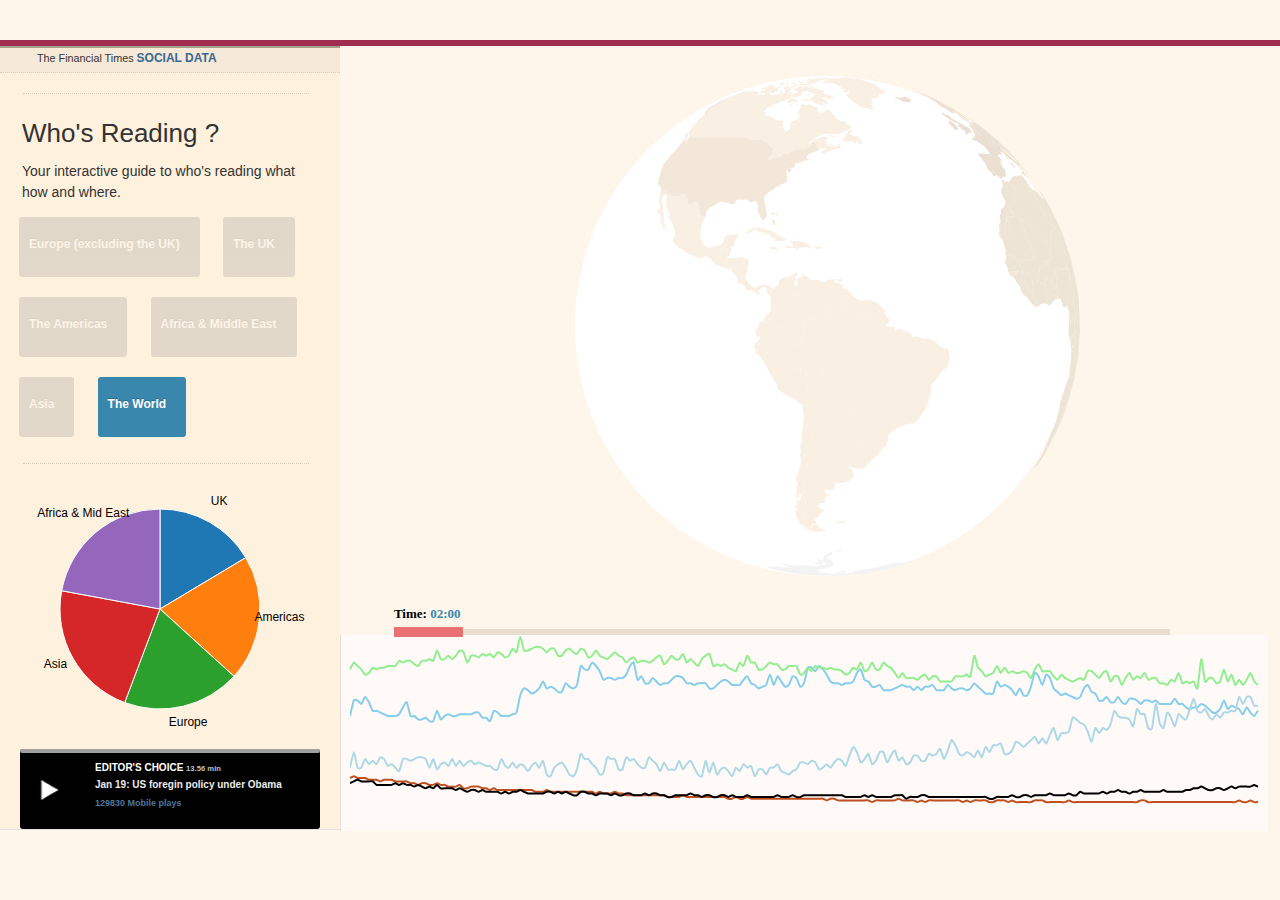
==== index.html @ 2928a469 "new design tweaks changes" ====
<!DOCTYPE html>
<html>
  <head>
    <title>BattenHall</title>
    <meta http-equiv="Content-Type" content="text/html; charset=UTF-8">

    <!--    Required Stylesheet     -->
    <link rel="stylesheet" type="text/css" href="assets/bootstrap/css/bootstrap.css"/>
    <link rel="stylesheet" type="text/css" href="assets/bootstrap/css/bootstrap-responsive.css"/>
    <link rel="stylesheet" type="text/css" href="assets/css/template.css"/>
    <link rel="stylesheet" type="text/css" href="assets/css/jquery_ui.css"/>
    <!--    Required Javascript Libraries   -->
    <script type="text/javascript" src="assets/lib/jquery-1.9.1.js"></script>
    <script type="text/javascript" src="assets/lib/jquery_ui.js"></script>
    <script type="text/javascript" src="assets/lib/d3.v3.min.js"></script>
    <script type="text/javascript" src="assets/lib/queue.v1.min.js"></script>
    <script src="http://d3js.org/d3.geo.projection.v0.min.js"></script>
    <script type="text/javascript" src="assets/lib/topojson.v1.min.js"></script>
    <script type="text/javascript" src="assets/blockUI/jquery.blockUI.js"></script>


    <link rel="stylesheet" type="text/css" media="all" href="assets/audioPlay/css/styles.css">
    <!--<script type="text/javascript" src="assets/audioPlay/js/jquery-1.10.2.min.js"></script>-->
    <script type="text/javascript" src="assets/audioPlay/js/mediaelement-and-player.min.js"></script>
    <link href="assets/src/nv.d3.css" rel="stylesheet" type="text/css">
    <!--    <script src="assets/lib/d3.v3.js"></script>-->
    <script src="assets/lib/nv.d3.js"></script>
    <script src="assets/src/models/legend.js"></script>
    <script src="assets/src/models/pie.js"></script>
    <script src="assets/src/models/pieChart.js"></script>
    <script src="assets/src/utils.js"></script>

    <link type="text/css" rel="stylesheet" href="assets/css/rickshaw.css">
    <script src="assets/lib/rickshaw.js"></script>

    <script src="assets/lib/d3.geo.js"></script>
    <script>
      $(function() {
        $('#audio-player').mediaelementplayer({
          alwaysShowControls: true,
          features: ['playpause', 'progress', 'volume'],
          audioVolume: 'horizontal',
          audioWidth: 300,
          audioHeight: 70,
          iPadUseNativeControls: true,
          iPhoneUseNativeControls: true,
          AndroidUseNativeControls: true
        });
      });
    </script>

  </head>
  <body>
    <div class="container" style="width:100%;">
      <div class="padding-top-bottom-40">
          <hr style="margin-top: 0px !important; margin-bottom: 0px !important; background-color: rgb(160, 44, 81) !important; border-style: none !important; height: 6px;width:100% !important;margin: 0px !important;">
        <div class="detail-content">
          <div class="financial_time_heading">
            <p>The Financial Times <strong class="text-upper-case">social data</strong></p>
            
          </div>
            <hr />
          <div>
            <p class="title">Who's Reading ?</p>
          </div>

          <p class="subtitle">Your interactive guide to who's reading what how and where.</p>
          
          <p class="continent_p">
            <span class="label" id="europe">Europe (excluding the UK)</span>
            <span class="label" id="uk">The UK</span>
          </p>
          <p class="continent_p">
            <span class="label" id="us">The Americas</span>
            <span class="label" id="africa">Africa & Middle East</span>
          </p>
          <p class="continent_p">
            <span class="label" id="asia">Asia</span>
            <span class="label label-info" id="world">The World</span>
          </p>
          <hr/>
          <svg id="test1" class="mypiechart"></svg>
          <div class="row-fluid">
            <div class="audio-player">
              <h2>EDITOR'S CHOICE <span class='audio_time'>13.56 min </span></h2>
              <p class='audio_spec'>Jan 19: US foregin policy under Obama</p>
              <p class='audio_detail'>129830 Mobile plays</p>
              <audio id="audio-player" src="assets/audioPlay/media/evidence-song.mp3" type="audio/mp3" controls="controls"></audio>
            </div><!-- @end .audio-player -->
          </div>
          
        </div>

        <!--    World Map on Globe Wrapper  -->
        <!--                    <div><label for="animate">animate:</label> --->
        <!--<input id="animate" type="checkbox" checked>-->

        <!--<h1 class="location-name"></h1>-->
        <div class="container_Right">
          <div class="world-map-wrapper">


          </div>
            <p>
<!--<label for="amount">Price range:</label>-->

<input type="hidden" id="range_start" value="0">
<input type="hidden" id="range_end" value="4">
</p>
<div id="slider" style="">
    <label id="amount"  style="position:relative;left:0.4%;font-size: 13px;width:9%;border:0 solid #FEF1DE; font-weight:bold;margin-left:0.5%;"></label>
<div id="slider-range" style="margin-left: 13px;height:6px;"></div>
</div>
          <div id="lineChart" style=""></div>
        </div>
      </div>
    </div>

    <!--    Page specific javascript    -->
    <!--<script src="assets/lib/d3.geo.projection.v0.min.js"></script>-->
    <script type="text/javascript" src="assets/js/index.js"></script>
    <script>

    </script>
  </body>
</html>
---- assets/css/template.css ----
/* 
    Document   : template
    Created on : Jan 6, 2014, 11:08:16 AM
    Author     : Maninder
    Description:
        Purpose of the stylesheet follows.
*/
body {
    margin:0px;
    // background: #000000;
    font-family:"Times New Roman", Times, serif;
}
.container{
    width: 1100px;
    // background: #FEF1DE;
    background: #FEF6EB;
    //background:#ffffff;
}
.world-map-wrapper svg
{
    // background:#ffffff;
    //position: relative;
    //right: 10%;
}
svg circle
{
    background:#ffffff !important;
    fill:#ffffff !important;
}
.detail-content{
    // margin: 100px 0 100px 60px;
    //  border-right: 1px solid #e2e2e2;
    border-bottom: 1px solid #e2e2e2;
    width: 340px;
    // padding-left: 30px;
    float:left;
    background: #FEF1DE;
    //padding-left: 5px;
}

.container_Right{
    //width: 765px;
    width: 70%;
    float:left;
    padding-top:30px; 
}
.time_label
{
    color:black !important;
}
#amount
{
    color:#3A87AD;
    font-weight: bold;
}
#slider
{
     padding-left: 50px !important;
    width: 85% !important;
    padding-right: 22px !important;
}
.ui-slider .ui-slider-handle{
    height:10px !important;
}
.ui-slider-handle{
    background:#e97174 !important;
    width:9% !important;
    margin-top:-2px !important;
}
.world-map-wrapper{
    /*margin-top: 80px;*/
    width: 100%;
    height:520px;
    //float: left;
}

#lineChart{
    width: 100%;
}
.financial_time_heading{
    height:20px;
    background: #E1E1BD;
    border-top: 2px solid #A4A48A;
    font-size: 8px;
    padding:2px 0 2px 15px;
    margin-bottom:10px;
    background: #f6e9d8;
    border-bottom: dotted 1px #DACDBA;
}

.row-fluid
{
    display:block;
    margin-top: -65px;
}
.financial_time_heading .h3 {
    background: #e9decf;
    padding: 10px;
    text-transform: uppercase;
    color: #434343;
    font-size: 12px;
    line-height: 16px;
    font-weight: bold;
    font-style: normal;
    font-family: BentonSans, Helvetica, Arial, sans-serif;
}
strong.text-upper-case{
    text-transform: uppercase;
    color: #386890;
    font-size: 12px;
}
.mypiechart{
    display: block;
    margin-top: -30px;
}
p.title{
    font-size: 26px; 
}
span.label{
   // padding: 10px 18px;
   padding:20px 20px 10px 10px;
    //margin-right: 5px;
    margin: 6px 9px;
    //background-color:#E1E1BD; 
    opacity: 0.28;
    //new css
    // border-radius: 3px;
    font-family: BentonSans, Helvetica, Arial, sans-serif;
    font-size: 12px;
    // border: 1px solid #2e6e9e;
    //background: #2e6e9e;
    text-align: center;
    color: white;
    //text-align: center;
  //margin: 5px auto;
  height: 30px;
  //display:table-cell;
  //vertical-align:middle;
  //float: left;
  

}
span.label-info
{
    opacity: 1 !important;
}
span.label:hover{
    cursor: pointer;
}
p
{
    padding-left:22px;
    margin-bottom: 8px !important;
}
p span
{
    display: block;
    // height : 22px;
}
/*
================================================================================
----------------------------  CSS FOR WORLD TOUR GRAPH -------------------------
================================================================================
*/

/*h1 {
  position: absolute;
  top: 280px;
  font-family: "Helvetica Neue", Helvetica, Arial, sans-serif;
  font-size: 18px;
  text-align: center;
  width: 960px;
}*/
.padding-top-bottom-40{
    margin: 40px 0;
    border: 0px solid;
}
.margin-left-40{
    margin-left: 40px;
}

.continent_p{
    padding-left:10px;
}

p.subtitle{
    font-size: 14px;
    width:283px;
}

.states {
    fill: none;
    stroke: #fff;
    stroke-linejoin: round;
}

/*
================================================================================
--------------------    CSS FOR EUROPE MAP  ------------------------------------
================================================================================
*/
/*body {
  background: #fcfcfa;
}*/

.stroke {
    fill: none;
    stroke: #000;
    stroke-width: 3px;
}

.fill {
    fill: #fff;
}

.graticule {
    fill: none;
    stroke: #777;
    stroke-width: .5px;
    stroke-opacity: .5
}

.land {
    fill: #222;
}

.boundary {
    fill: none;
    stroke: #fff;
    stroke-width: .5px;
}


/*
================================================================================
--------------------    CSS FOR PAGE STYLE  ------------------------------------
================================================================================
*/

.subunit.SCT { fill: #ddc; }
.subunit.WLS { fill: #cdd; }
.subunit.NIR { fill: #cdc; }
.subunit.ENG { fill: #dcd; }
.subunit.IRL { display: none; }
// h3{margin-top: 200px;}

svg {
    /*                width:  960px;
                    height: 800px;*/
    width: 750px;
    padding-left:10px;
    pointer-events: all;
    padding-bottom: 20px;
}
circle {
    fill: #dbe4f0;
}

path {
    /*fill: #aaa;*/
    /*stroke: #fff;*/
}
.tip { color: #999; }
.color_1{
    //fill: #E6E6FA;
    fill:#f3f3f3;
}
.color_2:hover
{
    fill:#fdd1a7;
}
.color_2{
    // fill: #663333;
    fill:#f3e7da;
    border:1px solid #F3E6D6;
}
.color_3{
    fill: #FFCC99;
}
.color_4{
    fill: #FFFACD;

}
.color_5{
    fill: #E6E6FA;
}



/* new css  */

/*  Text Styling  */

h1, h2, h3 {
    font-family: Georgia, "Times New Roman", serif;
}

h1 {
    font-size: 32px;
    line-height: 36px;
    color: black;
}

h2 {
    font-size: 21px;
    line-height: 26px;
    color: #505050;
}

p {
    font-family: BentonSans, Helvetica, Arial, sans-serif;
    font-size: 13px;
    line-height: 18px;
}

a, a:active {
    color: #2e6e9e;
    text-decoration: none;
}

a:visited {
    text-decoration: none;
    color: white;
}

body {
    // background: #fff1e0;
    background: #FEF6EB;
}



//


#lineChart .x_label .right
{
    display: none !important;
}

#lineChart svg
{
    background-color: #FFFAF7;
}
hr
{
    border-style: dotted !important;
    border-color: #DACDBA !important;
    border-top:none !important;
    margin-left:23px;
    width: 84%;
}
// player related CSS
.audio-player h2
{
   // text-shadow: 1px 1px 1px rgba(255, 255, 255, 0.7) !important;
}
.audio_time
{
    //text-shadow: 1px 1px 1px rgba(255, 255, 255, 0.3) !important;
}
.audio_spec
{
    
}
.audio_detail
{
    
}
//
---- assets/audioPlay/css/styles.css ----
/*html, body, div, span, applet, object, iframe, h1, h2, h3, h4, h5, h6, p, blockquote, pre, a, abbr, acronym, address, big, cite, code, del, dfn, em, img, ins, kbd, q, s, samp, small, strike, strong, sub, sup, tt, var, b, u, i, center, dl, dt, dd, ol, ul, li, fieldset, form, label, legend, table, caption, tbody, tfoot, thead, tr, th, td, article, aside, canvas, details, embed, figure, figcaption, footer, header, hgroup, menu, nav, output, ruby, section, summary, time, mark, audio, video {
  margin: 0;
  padding: 0;
  border: 0;
  font-size: 100%;
  font: inherit;
  vertical-align: baseline;
  outline: none;
  -webkit-font-smoothing: antialiased;
  -webkit-text-size-adjust: 100%;
  -ms-text-size-adjust: 100%;
  -webkit-box-sizing: border-box;
  -moz-box-sizing: border-box;
  box-sizing: border-box;
}
html { overflow-y: scroll; }
body { 
  background: #f0f0f0; 
  font-family: 'Helvetica Neue', Helvetica, Arial, sans-serif;
  color: #313131;
  font-size: 62.5%; 
  line-height: 1; 
}*/

::selection { background: #a4dcec; }
::-moz-selection { background: #a4dcec; }
::-webkit-selection { background: #a4dcec; }

::-webkit-input-placeholder { /* WebKit browsers */
  color: #ccc;
  font-style: italic;
}
:-moz-placeholder { /* Mozilla Firefox 4 to 18 */
  color: #ccc;
  font-style: italic;
}
::-moz-placeholder { /* Mozilla Firefox 19+ */
  color: #ccc;
  font-style: italic;
}
:-ms-input-placeholder { /* Internet Explorer 10+ */
  color: #ccc !important;
  font-style: italic;  
}

br { display: block; line-height: 2.2em; } 

article, aside, details, figcaption, figure, footer, header, hgroup, menu, nav, section { display: block; }
ol, ul { list-style: none; }

input, textarea { 
  -webkit-font-smoothing: antialiased;
  -webkit-text-size-adjust: 100%;
  -ms-text-size-adjust: 100%;
  -webkit-box-sizing: border-box;
  -moz-box-sizing: border-box;
  box-sizing: border-box;
  outline: none; 
}

blockquote, q { quotes: none; }
blockquote:before, blockquote:after, q:before, q:after { content: ''; content: none; }
strong { font-weight: bold; } 

table { border-collapse: collapse; border-spacing: 0; }
img { border: 0; max-width: 100%; }

#topbar {
  background: #4f4a41;
  padding: 10px 0 10px 0;
  text-align: center;
  height: 36px;
  overflow: hidden;
}
#topbar a {
  color: #fff;
  font-size:1.3em;
  line-height: 1.25em;
  text-decoration: none;
  opacity: 0.5;
  font-weight: bold;
}
#topbar a:hover {
  opacity: 1;
}

/** typography **/
h1 {
  font-family: 'Helvetica Neue', Helvetica, Arial, sans-serif;
  font-size: 2.5em;
  line-height: 1.5em;
  letter-spacing: -0.05em;
  margin-bottom: 20px;
  padding: .1em 0;
  color: #444;
	position: relative;
	overflow: hidden;
	white-space: nowrap;
	text-align: center;
}
h1:before,
h1:after {
  content: "";
  position: relative;
  display: inline-block;
  width: 50%;
  height: 1px;
  vertical-align: middle;
  background: #f0f0f0;
}
h1:before {    
  left: -.5em;
  margin: 0 0 0 -50%;
}
h1:after {    
  left: .5em;
  margin: 0 -50% 0 0;
}
h1 > span {
  display: inline-block;
  vertical-align: middle;
  white-space: normal;
}


h2 {
  font-family: 'Helvetica Neue', Helvetica, Arial, sans-serif;
  font-size: 2.1em;
  line-height: 1.4em;
  letter-spacing: normal;
  margin-bottom: 20px;
  padding: .1em 0;
  color: #444;
	position: relative;
	overflow: hidden;
	white-space: nowrap;
	text-align: center;
}

p {
  display: block;
  font-size: 1.35em;
  line-height: 1.5em;
  margin-bottom: 22px;
}

a { color: #5a9352; text-decoration: none; }
a:hover { text-decoration: underline; }

.center { display: block; text-align: center; }

/** page structure **/
#w {
  display: block;
  width: 750px;
  margin: 0 auto;
  padding-top: 30px;
  padding-bottom: 45px;
}

#content {
  display: block;
  width: 100%;
  background: #fff;
  padding: 25px 20px;
  padding-bottom: 35px;
  -webkit-box-shadow: rgba(0, 0, 0, 0.1) 0px 1px 2px 0px;
  -moz-box-shadow: rgba(0, 0, 0, 0.1) 0px 1px 2px 0px;
  box-shadow: rgba(0, 0, 0, 0.1) 0px 1px 2px 0px;
}


/** audio player styles **/
.audio-player, .audio-player div, .audio-player h2, .audio-player a, .audio-player span, .audio-player button {
  margin: 0;
  padding: 0;
  border: none;
  outline: none;
}

div.audio-player {
  position: relative;
  width: 300px;
  height: 80px;
  margin: 0 auto;
  background: #000000;
/*  background: -webkit-linear-gradient(top, #4c4e5a 0%, #2c2d33 100%);
  background: -moz-linear-gradient(top, #4c4e5a 0%, #2c2d33 100%);
  background: -o-linear-gradient(top, #4c4e5a 0%, #2c2d33 100%);
  background: -ms-linear-gradient(top, #4c4e5a 0%, #2c2d33 100%);
  background: linear-gradient(top, #4c4e5a 0%, #2c2d33 100%);*/
  -webkit-border-radius: 3px;
  -moz-border-radius: 3px;
  border-radius: 3px;
}
.audio-player h2 {
  position: absolute;
  top: 12px;
  left: 75px;
  font-family: 'Helvetica Neue', Helvetica, Arial, sans-serif;
  font-weight: bold;
  font-size: 10px;
  color: #ffffff;
 // text-shadow: 1px 1px 1px rgba(0,0,0,0.5);
 //text-shadow: 1px 1px 1px rgba(255,255,255,0.7);
}

.audio_detail{
    padding-left: 0px !important;
}
.audio_spec{
    padding-left: 0px !important;
}
.audio-player p.audio_spec {
  position: absolute;
  top: 28px;
  left: 75px;
  font-family: 'Helvetica Neue', Helvetica, Arial, sans-serif;
  font-weight: bold;
  font-size: 10px;
  color: #ececec;
  text-shadow: 1px 1px 1px rgba(0,0,0,0.5);
}

.audio-player p.audio_detail {
  position: absolute;
  top: 48px;
  left: 75px;
  font-family: 'Helvetica Neue', Helvetica, Arial, sans-serif;
  font-weight: bold;
  font-size: 9px;
  color: #4C779B;
  text-shadow: 1px 1px 1px rgba(0,0,0,0.5);
}

.audio-player .audio_time{
  font-size: 7.65px;
  color: #C0C0C0;

}

/* play/pause control */
.mejs-controls .mejs-button button {
  cursor: pointer;
  display: block;
  position: absolute;
  text-indent: -9999px;
}

.mejs-controls .mejs-play button, .mejs-controls .mejs-pause button {
  width: 34px;
  height: 34px;
  top: 22px;
  left: 7px;
  background: transparent url('playpause4.png') 0 0 no-repeat;
 //background: transparent url('arrow.png') 0 0 no-repeat;
}
.mejs-controls .mejs-pause button { background-position: 0 -35px; }
 
 
/* mute/unmute control */
.mejs-controls .mejs-mute button, .mejs-controls .mejs-unmute button {
  width: 18px;
  height: 19px;
  top: 9px;
  right: 142px;
  background: transparent url('audio.png') 0 0;
  display: none !important;
}
.mejs-controls .mejs-unmute button { background-position: 0 -19px; }


/* volume scrubber bar */
.mejs-controls div.mejs-horizontal-volume-slider {
  position: absolute;
  top: 13px;
  right: 15px;
  cursor: pointer;
  display: none !important;
}

.mejs-controls .mejs-horizontal-volume-slider .mejs-horizontal-volume-total {
  width: 120px;
  height: 11px;
  background: #212227;
  -webkit-box-shadow: inset 0px 1px 0px rgba(0,0,0,0.3), 0px 1px 0px rgba(255,255,255,0.25);
  -moz-box-shadow: inset 0px 1px 0px rgba(0,0,0,0.3), 0px 1px 0px rgba(255,255,255,0.25);
  box-shadow: inset 0px 1px 0px rgba(0,0,0,0.3), 0px 1px 0px rgba(255,255,255,0.25);
  -webkit-border-radius: 4px;
  -moz-border-radius: 4px;
  border-radius: 4px;
}

.mejs-controls .mejs-horizontal-volume-slider .mejs-horizontal-volume-current {
  position: absolute;
  width: 0;
  height: 9px;
  top: 1px;
  left: 1px;
  background: #90d26a;
  background: -webkit-linear-gradient(top, #90d26a 0%, #83bb63 100%);
  background: -moz-linear-gradient(top, #90d26a 0%, #83bb63 100%);
  background: -o-linear-gradient(top, #90d26a 0%, #83bb63 100%);
  background: -ms-linear-gradient(top, #90d26a 0%, #83bb63 100%);
  background: linear-gradient(top, #90d26a 0%, #83bb63 100%);
  -webkit-border-radius: 8px;
  -moz-border-radius: 8px;
  border-radius: 8px;
}


/* time scrubber bar */
.mejs-controls div.mejs-time-rail { width: 380px; }
 
.mejs-controls .mejs-time-rail span {
  position: absolute;
  display: block;
  width: 230px;
  height: 4px;
  top: 0px;
  left: 0px;
  cursor: pointer;
  -webkit-border-radius: 0px 0px 2px 2px;
  -moz-border-radius: 0px 0px 2px 2px;
  border-radius: 0px 0px 2px 2px;
}
 
.mejs-controls .mejs-time-rail .mejs-time-total { 
  background: #A0A0A0 ; 
  width: 300px !important; /* fixes display bug using jQuery 1.8+ */
  -webkit-border-radius: 3px;
  -moz-border-radius: 3px;
  border-radius: 3px;
}
.mejs-controls .mejs-time-rail .mejs-time-loaded {
  top: 0;
  left: 0;
  width: 0;
  background: #F0F0F0  ;
  -webkit-border-radius: 3px;
  -moz-border-radius: 3px;
  border-radius: 3px;
}
.mejs-controls .mejs-time-rail .mejs-time-current {
  top: 0;
  left: 0;
  width: 0;
  -webkit-border-radius: 3px;
  -moz-border-radius: 3px;
  border-radius: 3px;
  background: #90d26a;
  background: -webkit-linear-gradient(top, #90d26a 0%, #83bb63 100%);
  background: -moz-linear-gradient(top, #90d26a 0%, #83bb63 100%);
  background: -o-linear-gradient(top, #90d26a 0%, #83bb63 100%);
  background: -ms-linear-gradient(top, #90d26a 0%, #83bb63 100%);
  background: linear-gradient(top, #90d26a 0%, #83bb63 100%);
}

/* metallic sliders */
.mejs-controls .mejs-time-rail .mejs-time-handle {
  position: absolute;
  display: block;
  width: 20px;
  height: 22px;
  top: -6px;
  background: url('handle-lg.png') no-repeat;
  display: none;
}
.mejs-controls .mejs-horizontal-volume-slider .mejs-horizontal-volume-handle {
  position: absolute;
  display: block;
  width: 12px;
  height: 14px;
  top: -1px;
  background: url('handle-sm.png') no-repeat;
}


/* time progress tooltip */
.mejs-controls .mejs-time-rail .mejs-time-float {
  position: absolute;
  display: none;
  width: 33px;
  height: 23px;
  top: -26px;
  margin-left: -17px;
  z-index: 9999;
  background: url('time-box.png');
}
 
.mejs-controls .mejs-time-rail .mejs-time-float-current {
  width: 33px;
  display: block;
  left: 0;
  top: 4px;
  font-family: 'Helvetica Neue', Helvetica, Arial, sans-serif;
  font-size: 10px;
  font-weight: bold;
  color: #666;
  text-align: center;
  z-index: 9999;
}

/** clearfix **/
.clearfix:after { content: "."; display: block; clear: both; visibility: hidden; line-height: 0; height: 0; }
.clearfix { display: inline-block; }
 
html[xmlns] .clearfix { display: block; }
* html .clearfix { height: 1%; }
---- assets/src/nv.d3.css ----
/********************
 * HTML CSS
 */


.chartWrap {
  margin: 0;
  padding: 0;
  overflow: hidden;
}

/********************
  Box shadow and border radius styling
*/
.nvtooltip.with-3d-shadow, .with-3d-shadow .nvtooltip {
  -moz-box-shadow: 0 5px 10px rgba(0,0,0,.2);
  -webkit-box-shadow: 0 5px 10px rgba(0,0,0,.2);
  box-shadow: 0 5px 10px rgba(0,0,0,.2);

  -webkit-border-radius: 6px;
  -moz-border-radius: 6px;
  border-radius: 6px;
}

/********************
 * TOOLTIP CSS
 */

.nvtooltip {
  position: absolute;
  background-color: rgba(255,255,255,1.0);
  padding: 1px;
  border: 1px solid rgba(0,0,0,.2);
  z-index: 10000;

  font-family: Arial;
  font-size: 13px;
  text-align: left;
  pointer-events: none;

  white-space: nowrap;

  -webkit-touch-callout: none;
  -webkit-user-select: none;
  -khtml-user-select: none;
  -moz-user-select: none;
  -ms-user-select: none;
  user-select: none;
}

/*Give tooltips that old fade in transition by
    putting a "with-transitions" class on the container div.
*/
.nvtooltip.with-transitions, .with-transitions .nvtooltip {
  transition: opacity 250ms linear;
  -moz-transition: opacity 250ms linear;
  -webkit-transition: opacity 250ms linear;

  transition-delay: 250ms;
  -moz-transition-delay: 250ms;
  -webkit-transition-delay: 250ms;
}

.nvtooltip.x-nvtooltip,
.nvtooltip.y-nvtooltip {
  padding: 8px;
}

.nvtooltip h3 {
  margin: 0;
  padding: 4px 14px;
  line-height: 18px;
  font-weight: normal;
  background-color: rgba(247,247,247,0.75);
  text-align: center;

  border-bottom: 1px solid #ebebeb;

  -webkit-border-radius: 5px 5px 0 0;
  -moz-border-radius: 5px 5px 0 0;
  border-radius: 5px 5px 0 0;
}

.nvtooltip p {
  margin: 0;
  padding: 5px 14px;
  text-align: center;
}

.nvtooltip span {
  display: inline-block;
  margin: 2px 0;
}

.nvtooltip table {
  margin: 6px;
  border-spacing:0;
}


.nvtooltip table td {
  padding: 2px 9px 2px 0;
  vertical-align: middle;
}

.nvtooltip table td.key {
  font-weight:normal;
}
.nvtooltip table td.value {
  text-align: right;
  font-weight: bold;
}

.nvtooltip table tr.highlight td {
  padding: 1px 9px 1px 0;
  border-bottom-style: solid;
  border-bottom-width: 1px;
  border-top-style: solid;
  border-top-width: 1px;
}

.nvtooltip table td.legend-color-guide div {
  width: 8px;
  height: 8px;
  vertical-align: middle;
}

.nvtooltip .footer {
  padding: 3px;
  text-align: center;
}


.nvtooltip-pending-removal {
  position: absolute;
  pointer-events: none;
}


/********************
 * SVG CSS
 */


svg {
  -webkit-touch-callout: none;
  -webkit-user-select: none;
  -khtml-user-select: none;
  -moz-user-select: none;
  -ms-user-select: none;
  user-select: none;
  /* Trying to get SVG to act like a greedy block in all browsers */
  display: block;
  width:100%;
  height:100%;
}


svg text {
  font: normal 12px Arial;
}

svg .title {
 font: bold 14px Arial;
}

.nvd3 .nv-background {
  fill: white;
  fill-opacity: 0;
  /*
  pointer-events: none;
  */
}

.nvd3.nv-noData {
  font-size: 18px;
  font-weight: bold;
}


/**********
*  Brush
*/

.nv-brush .extent {
  fill-opacity: .125;
  shape-rendering: crispEdges;
}



/**********
*  Legend
*/

.nvd3 .nv-legend .nv-series {
  cursor: pointer;
}

.nvd3 .nv-legend .disabled circle {
  fill-opacity: 0;
}



/**********
*  Axes
*/
.nvd3 .nv-axis {
  pointer-events:none;
}

.nvd3 .nv-axis path {
  fill: none;
  stroke: #000;
  stroke-opacity: .75;
  shape-rendering: crispEdges;
}

.nvd3 .nv-axis path.domain {
  stroke-opacity: .75;
}

.nvd3 .nv-axis.nv-x path.domain {
  stroke-opacity: 0;
}

.nvd3 .nv-axis line {
  fill: none;
  stroke: #e5e5e5;
  shape-rendering: crispEdges;
}

.nvd3 .nv-axis .zero line,
/*this selector may not be necessary*/ .nvd3 .nv-axis line.zero {
  stroke-opacity: .75;
}

.nvd3 .nv-axis .nv-axisMaxMin text {
  font-weight: bold;
}

.nvd3 .x  .nv-axis .nv-axisMaxMin text,
.nvd3 .x2 .nv-axis .nv-axisMaxMin text,
.nvd3 .x3 .nv-axis .nv-axisMaxMin text {
  text-anchor: middle
}



/**********
*  Brush
*/

.nv-brush .resize path {
  fill: #eee;
  stroke: #666;
}



/**********
*  Bars
*/

.nvd3 .nv-bars .negative rect {
    zfill: brown;
}

.nvd3 .nv-bars rect {
  zfill: steelblue;
  fill-opacity: .75;

  transition: fill-opacity 250ms linear;
  -moz-transition: fill-opacity 250ms linear;
  -webkit-transition: fill-opacity 250ms linear;
}

.nvd3 .nv-bars rect.hover {
  fill-opacity: 1;
}

.nvd3 .nv-bars .hover rect {
  fill: lightblue;
}

.nvd3 .nv-bars text {
  fill: rgba(0,0,0,0);
}

.nvd3 .nv-bars .hover text {
  fill: rgba(0,0,0,1);
}


/**********
*  Bars
*/

.nvd3 .nv-multibar .nv-groups rect,
.nvd3 .nv-multibarHorizontal .nv-groups rect,
.nvd3 .nv-discretebar .nv-groups rect {
  stroke-opacity: 0;

  transition: fill-opacity 250ms linear;
  -moz-transition: fill-opacity 250ms linear;
  -webkit-transition: fill-opacity 250ms linear;
}

.nvd3 .nv-multibar .nv-groups rect:hover,
.nvd3 .nv-multibarHorizontal .nv-groups rect:hover,
.nvd3 .nv-discretebar .nv-groups rect:hover {
  fill-opacity: 1;
}

.nvd3 .nv-discretebar .nv-groups text,
.nvd3 .nv-multibarHorizontal .nv-groups text {
  font-weight: bold;
  fill: rgba(0,0,0,1);
  stroke: rgba(0,0,0,0);
}

/***********
*  Pie Chart
*/

.nvd3.nv-pie path {
  stroke-opacity: 0;
  transition: fill-opacity 250ms linear, stroke-width 250ms linear, stroke-opacity 250ms linear;
  -moz-transition: fill-opacity 250ms linear, stroke-width 250ms linear, stroke-opacity 250ms linear;
  -webkit-transition: fill-opacity 250ms linear, stroke-width 250ms linear, stroke-opacity 250ms linear;

}

.nvd3.nv-pie .nv-slice text {
  stroke: #000;
  stroke-width: 0;
}

.nvd3.nv-pie path {
  stroke: #fff;
  stroke-width: 1px;
  stroke-opacity: 1;
}

.nvd3.nv-pie .hover path {
  fill-opacity: .7;
}
.nvd3.nv-pie .nv-label {
  pointer-events: none;
}
.nvd3.nv-pie .nv-label rect {
  fill-opacity: 0;
  stroke-opacity: 0;
}

/**********
* Lines
*/

.nvd3 .nv-groups path.nv-line {
  fill: none;
  stroke-width: 1.5px;
  /*
  stroke-linecap: round;
  shape-rendering: geometricPrecision;

  transition: stroke-width 250ms linear;
  -moz-transition: stroke-width 250ms linear;
  -webkit-transition: stroke-width 250ms linear;

  transition-delay: 250ms
  -moz-transition-delay: 250ms;
  -webkit-transition-delay: 250ms;
  */
}

.nvd3 .nv-groups path.nv-line.nv-thin-line {
  stroke-width: 1px;
}


.nvd3 .nv-groups path.nv-area {
  stroke: none;
  /*
  stroke-linecap: round;
  shape-rendering: geometricPrecision;

  stroke-width: 2.5px;
  transition: stroke-width 250ms linear;
  -moz-transition: stroke-width 250ms linear;
  -webkit-transition: stroke-width 250ms linear;

  transition-delay: 250ms
  -moz-transition-delay: 250ms;
  -webkit-transition-delay: 250ms;
  */
}

.nvd3 .nv-line.hover path {
  stroke-width: 6px;
}

/*
.nvd3.scatter .groups .point {
  fill-opacity: 0.1;
  stroke-opacity: 0.1;
}
  */

.nvd3.nv-line .nvd3.nv-scatter .nv-groups .nv-point {
  fill-opacity: 0;
  stroke-opacity: 0;
}

.nvd3.nv-scatter.nv-single-point .nv-groups .nv-point {
  fill-opacity: .5 !important;
  stroke-opacity: .5 !important;
}


.with-transitions .nvd3 .nv-groups .nv-point {
  transition: stroke-width 250ms linear, stroke-opacity 250ms linear;
  -moz-transition: stroke-width 250ms linear, stroke-opacity 250ms linear;
  -webkit-transition: stroke-width 250ms linear, stroke-opacity 250ms linear;

}

.nvd3.nv-scatter .nv-groups .nv-point.hover,
.nvd3 .nv-groups .nv-point.hover {
  stroke-width: 7px;
  fill-opacity: .95 !important;
  stroke-opacity: .95 !important;
}


.nvd3 .nv-point-paths path {
  stroke: #aaa;
  stroke-opacity: 0;
  fill: #eee;
  fill-opacity: 0;
}



.nvd3 .nv-indexLine {
  cursor: ew-resize;
}


/**********
* Distribution
*/

.nvd3 .nv-distribution {
  pointer-events: none;
}



/**********
*  Scatter
*/

/* **Attempting to remove this for useVoronoi(false), need to see if it's required anywhere
.nvd3 .nv-groups .nv-point {
  pointer-events: none;
}
*/

.nvd3 .nv-groups .nv-point.hover {
  stroke-width: 20px;
  stroke-opacity: .5;
}

.nvd3 .nv-scatter .nv-point.hover {
  fill-opacity: 1;
}

/*
.nv-group.hover .nv-point {
  fill-opacity: 1;
}
*/


/**********
*  Stacked Area
*/

.nvd3.nv-stackedarea path.nv-area {
  fill-opacity: .7;
  /*
  stroke-opacity: .65;
  fill-opacity: 1;
  */
  stroke-opacity: 0;

  transition: fill-opacity 250ms linear, stroke-opacity 250ms linear;
  -moz-transition: fill-opacity 250ms linear, stroke-opacity 250ms linear;
  -webkit-transition: fill-opacity 250ms linear, stroke-opacity 250ms linear;

  /*
  transition-delay: 500ms;
  -moz-transition-delay: 500ms;
  -webkit-transition-delay: 500ms;
  */

}

.nvd3.nv-stackedarea path.nv-area.hover {
  fill-opacity: .9;
  /*
  stroke-opacity: .85;
  */
}
/*
.d3stackedarea .groups path {
  stroke-opacity: 0;
}
  */



.nvd3.nv-stackedarea .nv-groups .nv-point {
  stroke-opacity: 0;
  fill-opacity: 0;
}

/*
.nvd3.nv-stackedarea .nv-groups .nv-point.hover {
  stroke-width: 20px;
  stroke-opacity: .75;
  fill-opacity: 1;
}*/



/**********
*  Line Plus Bar
*/

.nvd3.nv-linePlusBar .nv-bar rect {
  fill-opacity: .75;
}

.nvd3.nv-linePlusBar .nv-bar rect:hover {
  fill-opacity: 1;
}


/**********
*  Bullet
*/

.nvd3.nv-bullet { font: 10px sans-serif; }
.nvd3.nv-bullet .nv-measure { fill-opacity: .8; }
.nvd3.nv-bullet .nv-measure:hover { fill-opacity: 1; }
.nvd3.nv-bullet .nv-marker { stroke: #000; stroke-width: 2px; }
.nvd3.nv-bullet .nv-markerTriangle { stroke: #000; fill: #fff; stroke-width: 1.5px; }
.nvd3.nv-bullet .nv-tick line { stroke: #666; stroke-width: .5px; }
.nvd3.nv-bullet .nv-range.nv-s0 { fill: #eee; }
.nvd3.nv-bullet .nv-range.nv-s1 { fill: #ddd; }
.nvd3.nv-bullet .nv-range.nv-s2 { fill: #ccc; }
.nvd3.nv-bullet .nv-title { font-size: 14px; font-weight: bold; }
.nvd3.nv-bullet .nv-subtitle { fill: #999; }


.nvd3.nv-bullet .nv-range {
  fill: #bababa;
  fill-opacity: .4;
}
.nvd3.nv-bullet .nv-range:hover {
  fill-opacity: .7;
}



/**********
* Sparkline
*/

.nvd3.nv-sparkline path {
  fill: none;
}

.nvd3.nv-sparklineplus g.nv-hoverValue {
  pointer-events: none;
}

.nvd3.nv-sparklineplus .nv-hoverValue line {
  stroke: #333;
  stroke-width: 1.5px;
 }

.nvd3.nv-sparklineplus,
.nvd3.nv-sparklineplus g {
  pointer-events: all;
}

.nvd3 .nv-hoverArea {
  fill-opacity: 0;
  stroke-opacity: 0;
}

.nvd3.nv-sparklineplus .nv-xValue,
.nvd3.nv-sparklineplus .nv-yValue {
  /*
  stroke: #666;
  */
  stroke-width: 0;
  font-size: .9em;
  font-weight: normal;
}

.nvd3.nv-sparklineplus .nv-yValue {
  stroke: #f66;
}

.nvd3.nv-sparklineplus .nv-maxValue {
  stroke: #2ca02c;
  fill: #2ca02c;
}

.nvd3.nv-sparklineplus .nv-minValue {
  stroke: #d62728;
  fill: #d62728;
}

.nvd3.nv-sparklineplus .nv-currentValue {
  /*
  stroke: #444;
  fill: #000;
  */
  font-weight: bold;
  font-size: 1.1em;
}

/**********
* historical stock
*/

.nvd3.nv-ohlcBar .nv-ticks .nv-tick {
  stroke-width: 2px;
}

.nvd3.nv-ohlcBar .nv-ticks .nv-tick.hover {
  stroke-width: 4px;
}

.nvd3.nv-ohlcBar .nv-ticks .nv-tick.positive {
 stroke: #2ca02c;
}

.nvd3.nv-ohlcBar .nv-ticks .nv-tick.negative {
 stroke: #d62728;
}

.nvd3.nv-historicalStockChart .nv-axis .nv-axislabel {
  font-weight: bold;
}

.nvd3.nv-historicalStockChart .nv-dragTarget {
  fill-opacity: 0;
  stroke: none;
  cursor: move;
}

.nvd3 .nv-brush .extent {
  /*
  cursor: ew-resize !important;
  */
  fill-opacity: 0 !important;
}

.nvd3 .nv-brushBackground rect {
  stroke: #000;
  stroke-width: .4;
  fill: #fff;
  fill-opacity: .7;
}



/**********
* Indented Tree
*/


/**
 * TODO: the following 3 selectors are based on classes used in the example.  I should either make them standard and leave them here, or move to a CSS file not included in the library
 */
.nvd3.nv-indentedtree .name {
  margin-left: 5px;
}

.nvd3.nv-indentedtree .clickable {
  color: #08C;
  cursor: pointer;
}

.nvd3.nv-indentedtree span.clickable:hover {
  color: #005580;
  text-decoration: underline;
}


.nvd3.nv-indentedtree .nv-childrenCount {
  display: inline-block;
  margin-left: 5px;
}

.nvd3.nv-indentedtree .nv-treeicon {
  cursor: pointer;
  /*
  cursor: n-resize;
  */
}

.nvd3.nv-indentedtree .nv-treeicon.nv-folded {
  cursor: pointer;
  /*
  cursor: s-resize;
  */
}

/**********
* Parallel Coordinates
*/

.nvd3 .background path {
  fill: none;
  stroke: #ccc;
  stroke-opacity: .4;
  shape-rendering: crispEdges;
}

.nvd3 .foreground path {
  fill: none;
  stroke: steelblue;
  stroke-opacity: .7;
}

.nvd3 .brush .extent {
  fill-opacity: .3;
  stroke: #fff;
  shape-rendering: crispEdges;
}

.nvd3 .axis line, .axis path {
  fill: none;
  stroke: #000;
  shape-rendering: crispEdges;
}

.nvd3 .axis text {
  text-shadow: 0 1px 0 #fff;
}

/****
Interactive Layer
*/
.nvd3 .nv-interactiveGuideLine {
  pointer-events:none;
}
.nvd3 line.nv-guideline {
  stroke: #ccc;
}
---- assets/css/rickshaw.css ----
.rickshaw_graph .detail {
	pointer-events: none;
	position: absolute;
	top: 0;
	z-index: 2;
	background: rgba(0, 0, 0, 0.1);
	bottom: 0;
	width: 1px;
	transition: opacity 0.25s linear;
	-moz-transition: opacity 0.25s linear;
	-o-transition: opacity 0.25s linear;
	-webkit-transition: opacity 0.25s linear;
}
.rickshaw_graph .detail.inactive {
	opacity: 0;
}
.rickshaw_graph .detail .item.active {
	opacity: 1;
}
.rickshaw_graph .detail .x_label {
	font-family: Arial, sans-serif;
	border-radius: 3px;
	padding: 6px;
	opacity: 0.5;
	border: 1px solid #e0e0e0;
	font-size: 12px;
	position: absolute;
	background: white;
	white-space: nowrap;
        display: none;
}
.rickshaw_graph .detail .x_label.left {
	left: 0;
}
.rickshaw_graph .detail .x_label.right {
	right: 0;
}
.rickshaw_graph .detail .item {
	position: absolute;
	z-index: 2;
	border-radius: 3px;
	padding: 0.25em;
	font-size: 12px;
	font-family: Arial, sans-serif;
	opacity: 0;
	background: rgba(0, 0, 0, 0.4);
	color: white;
	border: 1px solid rgba(0, 0, 0, 0.4);
	margin-left: 1em;
	margin-right: 1em;
	margin-top: -1em;
	white-space: nowrap;
}
.rickshaw_graph .detail .item.left {
	left: 0;
}
.rickshaw_graph .detail .item.right {
	right: 0;
}
.rickshaw_graph .detail .item.active {
	opacity: 1;
	background: rgba(0, 0, 0, 0.8);
}
.rickshaw_graph .detail .item:after {
	position: absolute;
	display: block;
	width: 0;
	height: 0;

	content: "";

	border: 5px solid transparent;
}
.rickshaw_graph .detail .item.left:after {
	top: 1em;
	left: -5px;
	margin-top: -5px;
	border-right-color: rgba(0, 0, 0, 0.8);
	border-left-width: 0;
}
.rickshaw_graph .detail .item.right:after {
	top: 1em;
	right: -5px;
	margin-top: -5px;
	border-left-color: rgba(0, 0, 0, 0.8);
	border-right-width: 0;
}
.rickshaw_graph .detail .dot {
	width: 4px;
	height: 4px;
	margin-left: -2px;
	margin-top: -2px;
	border-radius: 5px;
	position: absolute;
	box-shadow: 0 0 2px rgba(0, 0, 0, 0.6);
	background: white;
	border-width: 2px;
	border-style: solid;
	display: none;
	background-clip: padding-box;
}
.rickshaw_graph .detail .dot.active {
	display: block;
}
/* graph */

.rickshaw_graph {
	position: relative;
}
.rickshaw_graph svg {
	display: block;	
	overflow: hidden;
}

/* ticks */

.rickshaw_graph .x_tick {
	position: absolute;
	top: 0;
	bottom: 0;
	width: 0px;
	border-left: 1px dotted rgba(0, 0, 0, 0.2);
	pointer-events: none;
}
.rickshaw_graph .x_tick .title {
	position: absolute;
	font-size: 12px;
	font-family: Arial, sans-serif;
	opacity: 0.5;
	white-space: nowrap;
	margin-left: 3px;
	bottom: 1px;
}

/* annotations */

.rickshaw_annotation_timeline {
	height: 1px;
	border-top: 1px solid #e0e0e0;
	margin-top: 10px;
	position: relative;
}
.rickshaw_annotation_timeline .annotation {
	position: absolute;
	height: 6px;
	width: 6px;
	margin-left: -2px;
	top: -3px;
	border-radius: 5px;
	background-color: rgba(0, 0, 0, 0.25);
}
.rickshaw_graph .annotation_line {
	position: absolute;
	top: 0;
	bottom: -6px;
	width: 0px;
	border-left: 2px solid rgba(0, 0, 0, 0.3);
	display: none;
}
.rickshaw_graph .annotation_line.active {
	display: block;
}

.rickshaw_graph .annotation_range {
        background: rgba(0, 0, 0, 0.1);
        display: none;
        position: absolute;
        top: 0;
        bottom: -6px;
}
.rickshaw_graph .annotation_range.active {
        display: block;
}
.rickshaw_graph .annotation_range.active.offscreen {
        display: none;
}

.rickshaw_annotation_timeline .annotation .content {
	background: white;
	color: black;
	opacity: 0.9;
	padding: 5px 5px;
	box-shadow: 0 0 2px rgba(0, 0, 0, 0.8);
	border-radius: 3px;
	position: relative;
	z-index: 20;
	font-size: 12px;
	padding: 6px 8px 8px;
	top: 18px;
	left: -11px;
	width: 160px;
	display: none;
	cursor: pointer;
}
.rickshaw_annotation_timeline .annotation .content:before {
	content: "\25b2";
	position: absolute;
	top: -11px;
	color: white;
	text-shadow: 0 -1px 1px rgba(0, 0, 0, 0.8);
}
.rickshaw_annotation_timeline .annotation.active,
.rickshaw_annotation_timeline .annotation:hover {
	background-color: rgba(0, 0, 0, 0.8);
	cursor: none;
}
.rickshaw_annotation_timeline .annotation .content:hover {
	z-index: 50;
}
.rickshaw_annotation_timeline .annotation.active .content {
	display: block;
}
.rickshaw_annotation_timeline .annotation:hover .content {
	display: block;
	z-index: 50;
}
.rickshaw_graph .y_axis,
.rickshaw_graph  .x_axis_d3 {
	fill: none;
}
.rickshaw_graph .y_ticks .tick,
.rickshaw_graph .x_ticks_d3 .tick {
	stroke: rgba(0, 0, 0, 0.16);
	stroke-width: 2px;
	shape-rendering: crisp-edges;
	pointer-events: none;
}
.rickshaw_graph .y_grid .tick,
.rickshaw_graph .x_grid_d3 .tick {
	z-index: -1;
	stroke: rgba(0, 0, 0, 0.20);
	stroke-width: 1px;
	stroke-dasharray: 1 1;
}
.rickshaw_graph .y_grid .tick[data-y-value="0"] {
	stroke-dasharray: 1 0;
}
.rickshaw_graph .y_grid path,
.rickshaw_graph .x_grid_d3 path  {
	fill: none;
	stroke: none;
}
.rickshaw_graph .y_ticks path,
.rickshaw_graph .x_ticks_d3 path {
	fill: none;
	stroke: #808080;
}
.rickshaw_graph .y_ticks text,
.rickshaw_graph .x_ticks_d3 text {
	opacity: 0.5;
	font-size: 12px;
	pointer-events: none;
}
.rickshaw_graph .x_tick.glow .title,
.rickshaw_graph .y_ticks.glow text {
	fill: black;
	color: black;
	text-shadow: 
		-1px 1px 0 rgba(255, 255, 255, 0.1),
		1px -1px 0 rgba(255, 255, 255, 0.1),
		1px 1px 0 rgba(255, 255, 255, 0.1),
		0px 1px 0 rgba(255, 255, 255, 0.1),
		0px -1px 0 rgba(255, 255, 255, 0.1),
		1px 0px 0 rgba(255, 255, 255, 0.1),
		-1px 0px 0 rgba(255, 255, 255, 0.1),
		-1px -1px 0 rgba(255, 255, 255, 0.1);
}
.rickshaw_graph .x_tick.inverse .title,
.rickshaw_graph .y_ticks.inverse text {
	fill: white;
	color: white;
	text-shadow: 
		-1px 1px 0 rgba(0, 0, 0, 0.8),
		1px -1px 0 rgba(0, 0, 0, 0.8),
		1px 1px 0 rgba(0, 0, 0, 0.8),
		0px 1px 0 rgba(0, 0, 0, 0.8),
		0px -1px 0 rgba(0, 0, 0, 0.8),
		1px 0px 0 rgba(0, 0, 0, 0.8),
		-1px 0px 0 rgba(0, 0, 0, 0.8),
		-1px -1px 0 rgba(0, 0, 0, 0.8);
}
.rickshaw_legend {
	font-family: Arial;
	font-size: 12px;
	color: white;
	background: #404040;
	display: inline-block;
	padding: 12px 5px; 
	border-radius: 2px;
	position: relative;
}
.rickshaw_legend:hover {
	z-index: 10;
}
.rickshaw_legend .swatch {
	width: 10px;
	height: 10px;
	border: 1px solid rgba(0, 0, 0, 0.2);
}
.rickshaw_legend .line {
	clear: both;
	line-height: 140%;
	padding-right: 15px;
}
.rickshaw_legend .line .swatch {
	display: inline-block;
	margin-right: 3px;
	border-radius: 2px;
}
.rickshaw_legend .label {
	margin: 0;
	white-space: nowrap;
	display: inline;
	font-size: inherit;
	background-color: transparent;
	color: inherit;
	font-weight: normal;
	line-height: normal;
	padding: 0px;
	text-shadow: none;
}
.rickshaw_legend .action:hover {
	opacity: 0.6;
}
.rickshaw_legend .action {
	margin-right: 0.2em;
	font-size: 10px;
	opacity: 0.2;
	cursor: pointer;
	font-size: 14px;
}
.rickshaw_legend .line.disabled {
	opacity: 0.4;
}
.rickshaw_legend ul {
	list-style-type: none;
	margin: 0;
	padding: 0;
	margin: 2px;
	cursor: pointer;
}
.rickshaw_legend li {
	padding: 0 0 0 2px;
	min-width: 80px;
	white-space: nowrap;
}
.rickshaw_legend li:hover {
	background: rgba(255, 255, 255, 0.08);
	border-radius: 3px;
}
.rickshaw_legend li:active {
	background: rgba(255, 255, 255, 0.2);
	border-radius: 3px;
}
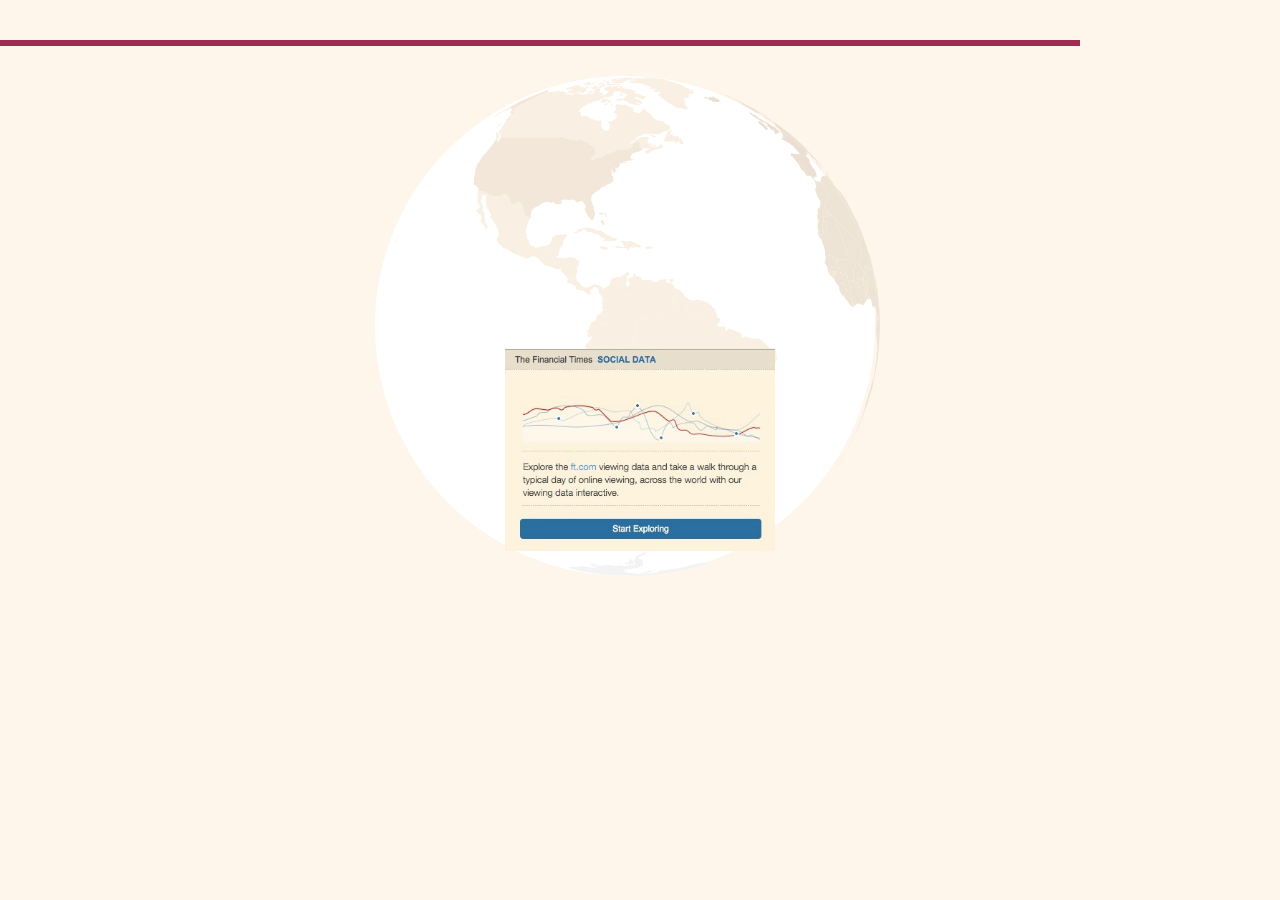
==== commit 122ec276: "new popup changes 13-03-2014" ====
--- a/index.html
+++ b/index.html
@@ -51,6 +51,9 @@
 
   </head>
   <body>
+         <div id="dialog" title="Basic dialog">
+          <img id="load_img" src="assets/images/pop_edit.jpg" />
+</div>
     <div class="container" style="width:100%;">
       <div class="padding-top-bottom-40">
           <hr style="margin-top: 0px !important; margin-bottom: 0px !important; background-color: rgb(160, 44, 81) !important; border-style: none !important; height: 6px;width:100% !important;margin: 0px !important;">
@@ -96,25 +99,30 @@
         <!--<input id="animate" type="checkbox" checked>-->
 
         <!--<h1 class="location-name"></h1>-->
-        <div class="container_Right">
+        <div class="container_Right_map">
           <div class="world-map-wrapper">
 
 
           </div>
-            <p>
+
+        </div>
+        <div class="container_Right">
+                       <p>
 <!--<label for="amount">Price range:</label>-->
 
 <input type="hidden" id="range_start" value="0">
 <input type="hidden" id="range_end" value="4">
 </p>
 <div id="slider" style="">
-    <label id="amount"  style="position:relative;left:0.4%;font-size: 13px;width:9%;border:0 solid #FEF1DE; font-weight:bold;margin-left:0.5%;"></label>
+    <label id="amount"  style="position:relative;left:0.4%;font-size: 13px;width:100px !important;border:0 solid #FEF1DE; font-weight:bold;margin-left:0.5%;"></label>
 <div id="slider-range" style="margin-left: 13px;height:6px;"></div>
 </div>
-          <div id="lineChart" style=""></div>
+          <div id="lineChart" style=""></div> 
         </div>
+        
       </div>
     </div>
+   
 
     <!--    Page specific javascript    -->
     <!--<script src="assets/lib/d3.geo.projection.v0.min.js"></script>-->
--- a/assets/css/template.css
+++ b/assets/css/template.css
@@ -11,10 +11,15 @@
     font-family:"Times New Roman", Times, serif;
 }
 .container{
-    width: 1100px;
+   //width: 1100px;
+    min-width: 1100px;
     // background: #FEF1DE;
     background: #FEF6EB;
     //background:#ffffff;
+    overflow-x:auto; 
+    
+    position:relative;
+    left:-200px;
 }
 .world-map-wrapper svg
 {
@@ -36,11 +41,39 @@
     float:left;
     background: #FEF1DE;
     //padding-left: 5px;
-}
-
+    
+    position: relative;
+    left:-350px;
+}
+.no-close .ui-dialog-titlebar-close {
+  display: none;
+}
+.ui-dialog-titlebar
+{
+ display: none;   
+}
+.ui-widget-content
+{
+    background:none !important;
+    z-index: 100000000000 !important;
+}
 .container_Right{
     //width: 765px;
     width: 70%;
+   
+    float:left;
+    padding-top:30px; 
+    display: none;
+    
+   // position:relative;
+   // bottom: -150px;
+}
+
+.container_Right_map{
+    //width: 765px;
+     min-width: 760px !important;
+    // overflow-x: scroll;
+    //width: 66%;
     float:left;
     padding-top:30px; 
 }
@@ -64,7 +97,7 @@
 }
 .ui-slider-handle{
     background:#e97174 !important;
-    width:9% !important;
+    width:70px !important;
     margin-top:-2px !important;
 }
 .world-map-wrapper{
--- a/assets/audioPlay/css/styles.css
+++ b/assets/audioPlay/css/styles.css
@@ -392,6 +392,7 @@
   width: 33px;
   display: block;
   left: 0;
+  
   top: 4px;
   font-family: 'Helvetica Neue', Helvetica, Arial, sans-serif;
   font-size: 10px;
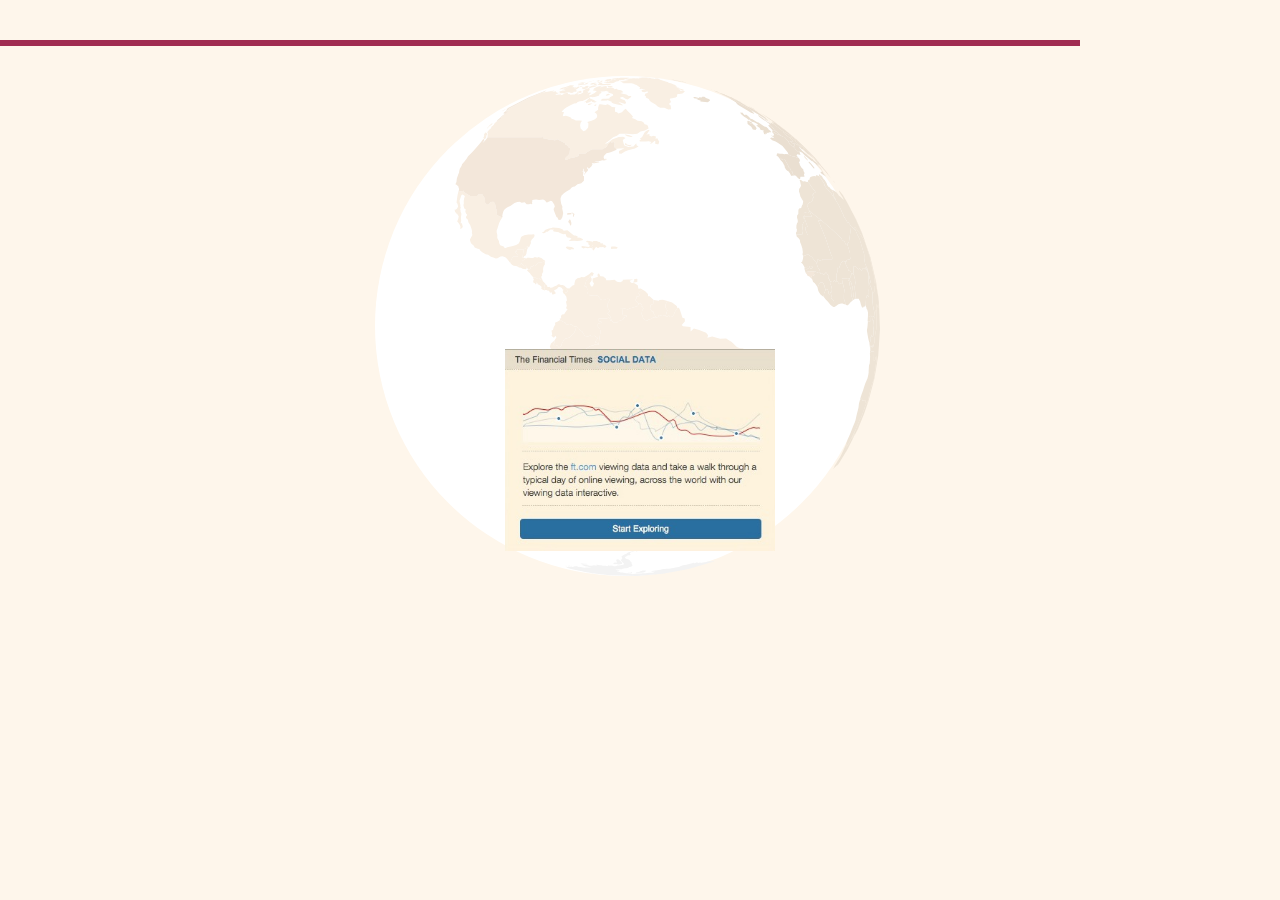
==== commit 4a78aac5: "smooth Line Chart" ====
--- a/index.html
+++ b/index.html
@@ -51,7 +51,7 @@
 
   </head>
   <body>
-         <div id="dialog" title="Basic dialog">
+         <div id="dialog" title="Basic dialog" style="width: 100%;">
           <img id="load_img" src="assets/images/pop_edit.jpg" />
 </div>
     <div class="container" style="width:100%;">
--- a/assets/css/template.css
+++ b/assets/css/template.css
@@ -44,6 +44,7 @@
     
     position: relative;
     left:-350px;
+    z-index: 111;
 }
 .no-close .ui-dialog-titlebar-close {
   display: none;
@@ -54,8 +55,12 @@
 }
 .ui-widget-content
 {
-    background:none !important;
+  //  background:none !important;
     z-index: 100000000000 !important;
+}
+#slide_range.ui-widget-content
+{
+    background:#e97174 !important;
 }
 .container_Right{
     //width: 765px;
@@ -63,8 +68,10 @@
    
     float:left;
     padding-top:30px; 
+    margin-left: 10px;
     display: none;
     
+    overflow: hidden;
    // position:relative;
    // bottom: -150px;
 }
@@ -105,10 +112,17 @@
     width: 100%;
     height:520px;
     //float: left;
+    
+    position:relative;
+    left:0%;
 }
 
 #lineChart{
     width: 100%;
+    padding-left: 10px;
+    position: relative;
+    left: 0%;
+  
 }
 .financial_time_heading{
     height:20px;
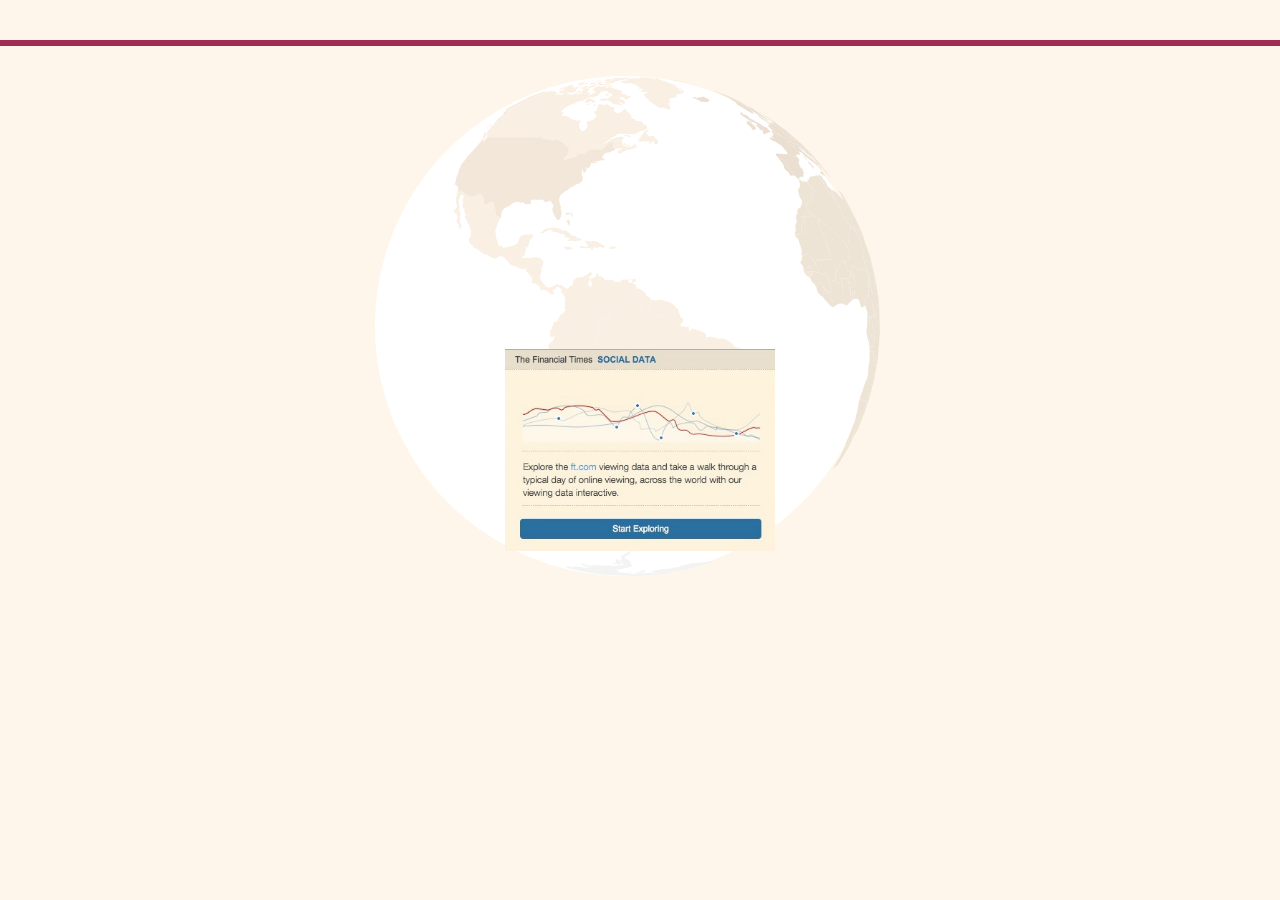
==== commit a87d2c76: "new changes" ====
--- a/index.html
+++ b/index.html
@@ -54,9 +54,10 @@
          <div id="dialog" title="Basic dialog" style="width: 100%;">
           <img id="load_img" src="assets/images/pop_edit.jpg" />
 </div>
+                <hr style="margin-top: 0px !important; margin-bottom: 0px !important; background-color: rgb(160, 44, 81) !important; border-style: none !important; height: 6px;width:100% !important;margin: 40px 0 0 0 !important;">
+
     <div class="container" style="width:100%;">
       <div class="padding-top-bottom-40">
-          <hr style="margin-top: 0px !important; margin-bottom: 0px !important; background-color: rgb(160, 44, 81) !important; border-style: none !important; height: 6px;width:100% !important;margin: 0px !important;">
         <div class="detail-content">
           <div class="financial_time_heading">
             <p>The Financial Times <strong class="text-upper-case">social data</strong></p>
--- a/assets/css/template.css
+++ b/assets/css/template.css
@@ -82,7 +82,14 @@
     // overflow-x: scroll;
     //width: 66%;
     float:left;
-    padding-top:30px; 
+    padding-top:30px;
+    //position: relative;
+   // left: -100px;
+}
+.region
+{
+    stroke:1px solid #F3E6D6 !important;
+    fill:#FFF0DD !important;
 }
 .time_label
 {
@@ -219,7 +226,8 @@
   width: 960px;
 }*/
 .padding-top-bottom-40{
-    margin: 40px 0;
+   // margin: 40px 0;
+    margin: 0 0;
     border: 0px solid;
 }
 .margin-left-40{
@@ -416,3 +424,13 @@
 }
 //
 
+// Ignore region
+#id_Russia
+{
+    display: none;
+}
+#id_Svalbard
+{
+    display: none;
+}
+
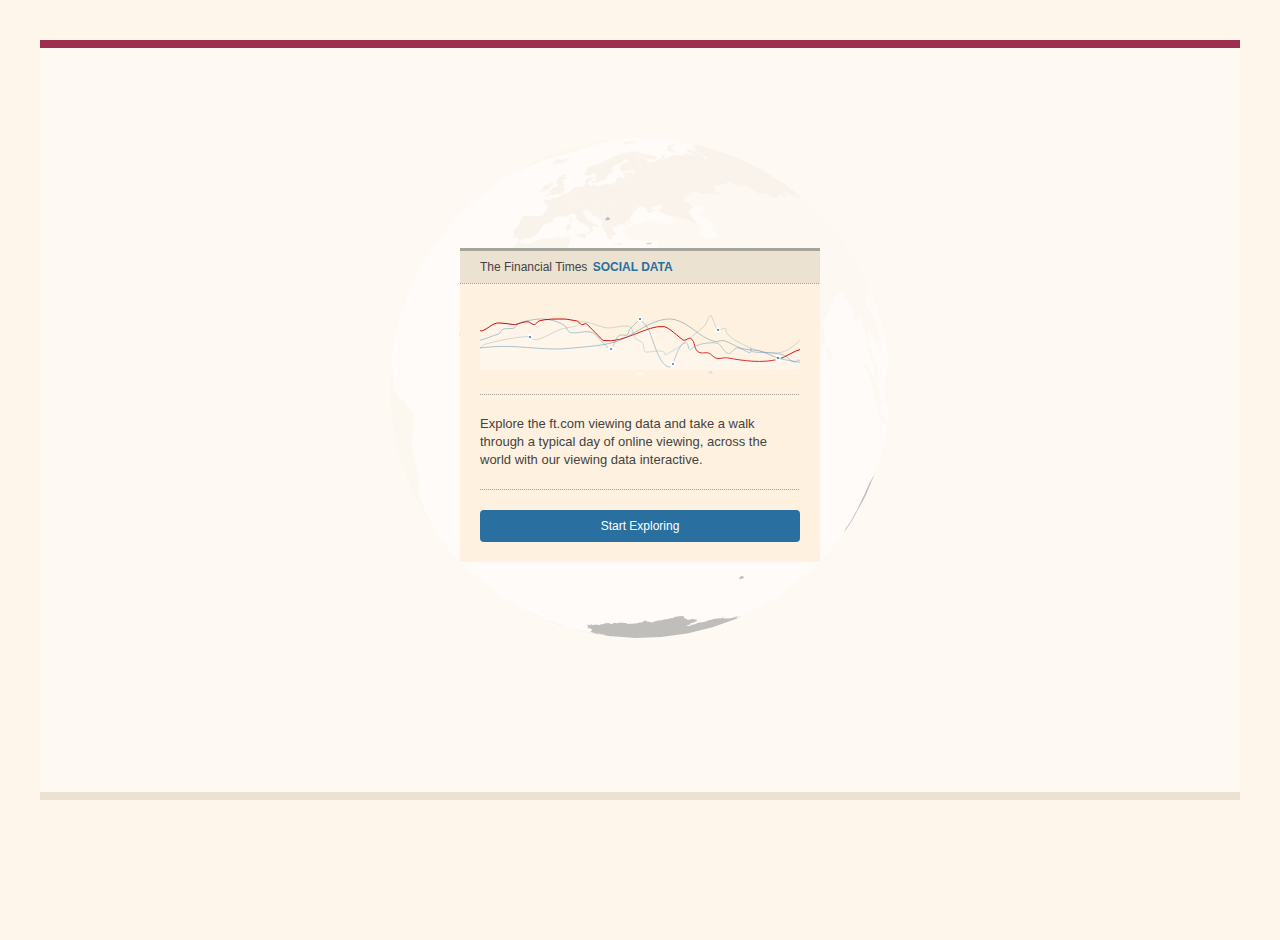
==== commit a6bf6f2f: "css resizing, better colours, html re-write, and js tweaks" ====
--- a/index.html
+++ b/index.html
@@ -1,28 +1,37 @@
 <!DOCTYPE html>
 <html>
   <head>
-    <title>BattenHall</title>
+    <title>FinancialTimes</title>
+
     <meta http-equiv="Content-Type" content="text/html; charset=UTF-8">
 
     <!--    Required Stylesheet     -->
-    <link rel="stylesheet" type="text/css" href="assets/bootstrap/css/bootstrap.css"/>
-    <link rel="stylesheet" type="text/css" href="assets/bootstrap/css/bootstrap-responsive.css"/>
-    <link rel="stylesheet" type="text/css" href="assets/css/template.css"/>
+
     <link rel="stylesheet" type="text/css" href="assets/css/jquery_ui.css"/>
+    <!-- <link rel="stylesheet" type="text/css" href="assets/css/template.css"/> -->
+    <link href="assets/css/screen.css" media="screen, projection" rel="stylesheet" type="text/css" />
+    <link href="assets/css/print.css" media="print" rel="stylesheet" type="text/css" />
+    <!--[if IE]>
+        <link href="assets/css/ie.css" media="screen, projection" rel="stylesheet" type="text/css" />
+    <![endif]-->
+
     <!--    Required Javascript Libraries   -->
+    
     <script type="text/javascript" src="assets/lib/jquery-1.9.1.js"></script>
     <script type="text/javascript" src="assets/lib/jquery_ui.js"></script>
+    <script type="text/javascript" src="assets/lib/jquery.ui.easings.js"></script>
     <script type="text/javascript" src="assets/lib/d3.v3.min.js"></script>
     <script type="text/javascript" src="assets/lib/queue.v1.min.js"></script>
-    <script src="http://d3js.org/d3.geo.projection.v0.min.js"></script>
+    <script src="http://d3js.org/d3.geo.projection.v0.min.js" charset="utf-8"></script>
     <script type="text/javascript" src="assets/lib/topojson.v1.min.js"></script>
     <script type="text/javascript" src="assets/blockUI/jquery.blockUI.js"></script>
 
 
-    <link rel="stylesheet" type="text/css" media="all" href="assets/audioPlay/css/styles.css">
+    <!-- <link rel="stylesheet" type="text/css" media="all" href="assets/audioPlay/css/styles.css"> -->
     <!--<script type="text/javascript" src="assets/audioPlay/js/jquery-1.10.2.min.js"></script>-->
     <script type="text/javascript" src="assets/audioPlay/js/mediaelement-and-player.min.js"></script>
     <link href="assets/src/nv.d3.css" rel="stylesheet" type="text/css">
+
     <!--    <script src="assets/lib/d3.v3.js"></script>-->
     <script src="assets/lib/nv.d3.js"></script>
     <script src="assets/src/models/legend.js"></script>
@@ -34,102 +43,99 @@
     <script src="assets/lib/rickshaw.js"></script>
 
     <script src="assets/lib/d3.geo.js"></script>
-    <script>
-      $(function() {
-        $('#audio-player').mediaelementplayer({
-          alwaysShowControls: true,
-          features: ['playpause', 'progress', 'volume'],
-          audioVolume: 'horizontal',
-          audioWidth: 300,
-          audioHeight: 70,
-          iPadUseNativeControls: true,
-          iPhoneUseNativeControls: true,
-          AndroidUseNativeControls: true
-        });
-      });
-    </script>
+
 
   </head>
   <body>
-         <div id="dialog" title="Basic dialog" style="width: 100%;">
-          <img id="load_img" src="assets/images/pop_edit.jpg" />
-</div>
-                <hr style="margin-top: 0px !important; margin-bottom: 0px !important; background-color: rgb(160, 44, 81) !important; border-style: none !important; height: 6px;width:100% !important;margin: 40px 0 0 0 !important;">
 
-    <div class="container" style="width:100%;">
-      <div class="padding-top-bottom-40">
-        <div class="detail-content">
-          <div class="financial_time_heading">
-            <p>The Financial Times <strong class="text-upper-case">social data</strong></p>
-            
+    <div id="container">
+
+      <!--    World Map on Globe Wrapper  -->
+      <!--                    <div><label for="animate">animate:</label> --->
+      <!--<input id="animate" type="checkbox" checked>-->
+
+      <!--<h1 class="location-name"></h1>-->
+      <!-- /div> -->
+
+      <!-- Map Container -->
+      <div id="info_container">
+
+        <h2>The Financial Times <b>social data</b></h2>
+        <div class="ft_dashed_line"></div>
+
+        <div class="content_wrapper">
+          <div class="ft_dashed_line"></div>
+
+          <div class="content">
+            <div class="text">
+              <p class="subtitle">Mobile is an increasingly important channel for the FT, driving almost 60% of subscriber consumption, over 40% of total traffic and a quarter of digital subscriptions.</p>
+            </div>
+            <ul id="continent_labels">
+              <a href="#world" class="label label-info" data-name="world">The World</a>
+              <a href="#uk" class="label" data-name="uk">UK</a>
+              <a href="#europe" class="label" data-name="europe">Europe (w/o UK)</a>
+              <a href="#americas" class="label" data-name="us">The Americas</a>
+              <a href="#cemea" class="label" data-name="cemea">CEMEA</a>
+              <a href="#asiapacific" class="label" data-name="asia">Asia</a>
+              <a href="#mideast" class="label" data-name="africa">Africa & Middle East</a>
+            </ul>
           </div>
-            <hr />
-          <div>
-            <p class="title">Who's Reading ?</p>
-          </div>
-
-          <p class="subtitle">Your interactive guide to who's reading what how and where.</p>
-          
-          <p class="continent_p">
-            <span class="label" id="europe">Europe (excluding the UK)</span>
-            <span class="label" id="uk">The UK</span>
-          </p>
-          <p class="continent_p">
-            <span class="label" id="us">The Americas</span>
-            <span class="label" id="africa">Africa & Middle East</span>
-          </p>
-          <p class="continent_p">
-            <span class="label" id="asia">Asia</span>
-            <span class="label label-info" id="world">The World</span>
-          </p>
-          <hr/>
-          <svg id="test1" class="mypiechart"></svg>
-          <div class="row-fluid">
-            <div class="audio-player">
-              <h2>EDITOR'S CHOICE <span class='audio_time'>13.56 min </span></h2>
-              <p class='audio_spec'>Jan 19: US foregin policy under Obama</p>
-              <p class='audio_detail'>129830 Mobile plays</p>
-              <audio id="audio-player" src="assets/audioPlay/media/evidence-song.mp3" type="audio/mp3" controls="controls"></audio>
-            </div><!-- @end .audio-player -->
-          </div>
-          
+          <div class="ft_dashed_line"></div>
         </div>
 
-        <!--    World Map on Globe Wrapper  -->
-        <!--                    <div><label for="animate">animate:</label> --->
-        <!--<input id="animate" type="checkbox" checked>-->
+        <svg id="test1" class="data_piechart"></svg>
 
-        <!--<h1 class="location-name"></h1>-->
-        <div class="container_Right_map">
-          <div class="world-map-wrapper">
+        <div class="row-fluid">
+          <div class="audio-player">
+            <h2>AUDIO SNIPPET <span class='audio_time'>13.56 min </span></h2>
+            <p class='audio_spec'>Jan 19: US foregin policy under Obama</p>
+            <audio id="audio-player" src="assets/audioPlay/media/evidence-song.mp3" type="audio/mp3" controls="controls"></audio>
+          </div><!-- @end .audio-player -->
+        </div>
+      </div>
+
+      <!-- Map Container -->
+      <div id="map_container">
+        <div id="d3_map_wrapper">
+          <!-- map to be inserted here -->
+        </div>
+
+        <div id="timeline_wrapper">
+          <p>
+          <!--<label for="amount">Price range:</label>-->
+          <input type="hidden" id="range_start" value="0">
+          <input type="hidden" id="range_end" value="4">
+          </p>
+          <div id="slider">
+              <label id="amount"  style="position:relative;left:0.4%;font-size: 13px;width:100px !important;border:0 solid #FEF1DE; font-weight:bold;margin-left:0.5%;"></label>
+            <div id="slider-range" style="margin-left: 13px;height:6px;"></div>
+          </div>
+          <div id="lineChart" style=""></div> 
+        </div>
+      </div>
 
 
-          </div>
+        <!-- Loading Overlay -->
 
+      <div id="loading_overlay">
+        <div class="content_wrapper">
+          <h2>The Financial Times <b>social data</b></h2>
+          <div class="ft_dashed_line"></div>
+          <div class="content">
+            <div class="graph_preview"></div>
+            <div class="ft_dashed_line margB"></div>
+            <div class="text">
+              <p class="subtitle">Explore the ft.com viewing data and take a walk through a typical day of online viewing, across the world with our viewing data interactive.</p>
+            </div>
+          <div class="ft_dashed_line"></div>
+          <a href="#" class="button blue fullW margV" id="load_img">Start Exploring</a>
         </div>
-        <div class="container_Right">
-                       <p>
-<!--<label for="amount">Price range:</label>-->
+      </div>
 
-<input type="hidden" id="range_start" value="0">
-<input type="hidden" id="range_end" value="4">
-</p>
-<div id="slider" style="">
-    <label id="amount"  style="position:relative;left:0.4%;font-size: 13px;width:100px !important;border:0 solid #FEF1DE; font-weight:bold;margin-left:0.5%;"></label>
-<div id="slider-range" style="margin-left: 13px;height:6px;"></div>
-</div>
-          <div id="lineChart" style=""></div> 
-        </div>
-        
-      </div>
     </div>
    
+    <!-- // <script type="text/javascript" src="assets/js/index.js"></script> -->
+    <script type="text/javascript" src="assets/js/alt_index.js"></script>
 
-    <!--    Page specific javascript    -->
-    <!--<script src="assets/lib/d3.geo.projection.v0.min.js"></script>-->
-    <script type="text/javascript" src="assets/js/index.js"></script>
-    <script>
-
-    </script>
   </body>
 </html>--- a/assets/css/template.css
+++ b/assets/css/template.css
@@ -11,36 +11,36 @@
     font-family:"Times New Roman", Times, serif;
 }
 .container{
-   //width: 1100px;
+    /* width: 1100px; */
     min-width: 1100px;
-    // background: #FEF1DE;
+    /* background: #FEF1DE; */
     background: #FEF6EB;
-    //background:#ffffff;
+    /* background:#ffffff;*/
     overflow-x:auto; 
     
     position:relative;
     left:-200px;
 }
-.world-map-wrapper svg
-{
-    // background:#ffffff;
-    //position: relative;
-    //right: 10%;
+#d3_map_wrapper svg
+{
+    width: 500px;
+    height: 500px;
+    margin: 0px auto
 }
 svg circle
 {
     background:#ffffff !important;
     fill:#ffffff !important;
 }
-.detail-content{
-    // margin: 100px 0 100px 60px;
-    //  border-right: 1px solid #e2e2e2;
+#info_container{
+    /* margin: 100px 0 100px 60px; */
+    /* border-right: 1px solid #e2e2e2; */
     border-bottom: 1px solid #e2e2e2;
     width: 340px;
-    // padding-left: 30px;
+    /* padding-left: 30px; */
     float:left;
     background: #FEF1DE;
-    //padding-left: 5px;
+    /* padding-left: 5px; */
     
     position: relative;
     left:-350px;
@@ -62,30 +62,30 @@
 {
     background:#e97174 !important;
 }
-.container_Right{
-    //width: 765px;
-    width: 70%;
+#timeline_wrapper{
+    /*width: 765px;*/
+    /*width: 70%;*/
    
-    float:left;
+/*    float:left;
     padding-top:30px; 
     margin-left: 10px;
     display: none;
     
     overflow: hidden;
-   // position:relative;
-   // bottom: -150px;
-}
-
-.container_Right_map{
-    //width: 765px;
-     min-width: 760px !important;
-    // overflow-x: scroll;
-    //width: 66%;
+    position:relative;
+    bottom: -150px;
+*/}
+
+#timeline_wrapper_map{
+/*    width: 765px;
+    min-width: 760px !important;
+    overflow-x: scroll;
+    width: 66%;
     float:left;
     padding-top:30px;
-    //position: relative;
-   // left: -100px;
-}
+    position: relative;
+    left: -100px;
+*/}
 .region
 {
     stroke:1px solid #F3E6D6 !important;
@@ -114,7 +114,7 @@
     width:70px !important;
     margin-top:-2px !important;
 }
-.world-map-wrapper{
+#d3_map_wrapper{
     /*margin-top: 80px;*/
     width: 100%;
     height:520px;
@@ -163,14 +163,14 @@
     color: #386890;
     font-size: 12px;
 }
-.mypiechart{
+.data_piechart{
     display: block;
     margin-top: -30px;
 }
 p.title{
     font-size: 26px; 
 }
-span.label{
+li.label{
    // padding: 10px 18px;
    padding:20px 20px 10px 10px;
     //margin-right: 5px;
@@ -194,11 +194,11 @@
   
 
 }
-span.label-info
+li.label-info
 {
     opacity: 1 !important;
 }
-span.label:hover{
+li.label:hover{
     cursor: pointer;
 }
 p
@@ -234,7 +234,7 @@
     margin-left: 40px;
 }
 
-.continent_p{
+.continent_labels{
     padding-left:10px;
 }
 
--- a/assets/css/screen.css
+++ b/assets/css/screen.css
@@ -0,0 +1,324 @@
+/* line 17, ../../../../.rvm/gems/ruby-2.0.0-p247@global/gems/compass-0.12.3/frameworks/compass/stylesheets/compass/reset/_utilities.scss */
+html, body, div, span, applet, object, iframe,
+h1, h2, h3, h4, h5, h6, p, blockquote, pre,
+a, abbr, acronym, address, big, cite, code,
+del, dfn, em, img, ins, kbd, q, s, samp,
+small, strike, strong, sub, sup, tt, var,
+b, u, i, center,
+dl, dt, dd, ol, ul, li,
+fieldset, form, label, legend,
+table, caption, tbody, tfoot, thead, tr, th, td,
+article, aside, canvas, details, embed,
+figure, figcaption, footer, header, hgroup,
+menu, nav, output, ruby, section, summary,
+time, mark, audio, video {
+  margin: 0;
+  padding: 0;
+  border: 0;
+  font: inherit;
+  font-size: 100%;
+  vertical-align: baseline;
+}
+
+/* line 22, ../../../../.rvm/gems/ruby-2.0.0-p247@global/gems/compass-0.12.3/frameworks/compass/stylesheets/compass/reset/_utilities.scss */
+html {
+  line-height: 1;
+}
+
+/* line 24, ../../../../.rvm/gems/ruby-2.0.0-p247@global/gems/compass-0.12.3/frameworks/compass/stylesheets/compass/reset/_utilities.scss */
+ol, ul {
+  list-style: none;
+}
+
+/* line 26, ../../../../.rvm/gems/ruby-2.0.0-p247@global/gems/compass-0.12.3/frameworks/compass/stylesheets/compass/reset/_utilities.scss */
+table {
+  border-collapse: collapse;
+  border-spacing: 0;
+}
+
+/* line 28, ../../../../.rvm/gems/ruby-2.0.0-p247@global/gems/compass-0.12.3/frameworks/compass/stylesheets/compass/reset/_utilities.scss */
+caption, th, td {
+  text-align: left;
+  font-weight: normal;
+  vertical-align: middle;
+}
+
+/* line 30, ../../../../.rvm/gems/ruby-2.0.0-p247@global/gems/compass-0.12.3/frameworks/compass/stylesheets/compass/reset/_utilities.scss */
+q, blockquote {
+  quotes: none;
+}
+/* line 103, ../../../../.rvm/gems/ruby-2.0.0-p247@global/gems/compass-0.12.3/frameworks/compass/stylesheets/compass/reset/_utilities.scss */
+q:before, q:after, blockquote:before, blockquote:after {
+  content: "";
+  content: none;
+}
+
+/* line 32, ../../../../.rvm/gems/ruby-2.0.0-p247@global/gems/compass-0.12.3/frameworks/compass/stylesheets/compass/reset/_utilities.scss */
+a img {
+  border: none;
+}
+
+/* line 116, ../../../../.rvm/gems/ruby-2.0.0-p247@global/gems/compass-0.12.3/frameworks/compass/stylesheets/compass/reset/_utilities.scss */
+article, aside, details, figcaption, figure, footer, header, hgroup, menu, nav, section, summary {
+  display: block;
+}
+
+/* line 32, ../../sass/screen.sass */
+html, body {
+  width: 100%;
+  height: 100%;
+  background: #fef6eb;
+  font-family: BentonSans, Arial, sans-serif;
+}
+
+/* line 38, ../../sass/screen.sass */
+a, a:visited, a:hover, a:active {
+  text-decoration: none;
+  color: none;
+  padding: none;
+  cursor: pointer;
+}
+
+/* line 44, ../../sass/screen.sass */
+h1, h2, h3, h4, h5, p {
+  color: #434343;
+}
+
+/* line 47, ../../sass/screen.sass */
+p {
+  font-size: 13px;
+  color: #434343;
+  line-height: 18px;
+  letter-spacing: 0px;
+}
+
+/* line 53, ../../sass/screen.sass */
+.button, ul#continent_labels a {
+  -webkit-box-sizing: border-box;
+  -moz-box-sizing: border-box;
+  box-sizing: border-box;
+  -webkit-border-radius: 4px;
+  -moz-border-radius: 4px;
+  -ms-border-radius: 4px;
+  -o-border-radius: 4px;
+  border-radius: 4px;
+  padding: 10px 16px;
+  font-size: 12px;
+  margin-right: 10px;
+  margin-bottom: 10px;
+  text-align: center;
+  float: left;
+  cursor: pointer;
+}
+
+/* line 64, ../../sass/screen.sass */
+.blue {
+  background: #296fa0;
+  color: white;
+}
+
+/* line 72, ../../sass/screen.sass */
+.fullW {
+  width: 100%;
+}
+
+/* line 75, ../../sass/screen.sass */
+.margT {
+  margin-top: 20px;
+}
+
+/* line 77, ../../sass/screen.sass */
+.margB {
+  margin-bottom: 20px;
+}
+
+/* line 79, ../../sass/screen.sass */
+.margV {
+  margin-top: 20px;
+  margin-bottom: 20px;
+}
+
+/* line 88, ../../sass/screen.sass */
+.continent_undefined {
+  background: #ece2d2 !important;
+}
+
+/* line 91, ../../sass/screen.sass */
+.color_2 {
+  background: #e9decf !important;
+}
+
+/* line 98, ../../sass/screen.sass */
+.text {
+  margin: 0px auto 20px;
+}
+
+/* line 100, ../../sass/screen.sass */
+h2 {
+  border-top: #a7a59b 3px solid;
+  background: #ece2d2;
+  padding: 10px 20px;
+  font-size: 12px;
+  color: #434343;
+}
+/* line 106, ../../sass/screen.sass */
+h2 b {
+  font-weight: bold;
+  text-transform: uppercase;
+  color: #296fa0;
+  margin-left: 2px;
+  margin-right: 2px;
+}
+
+/* line 112, ../../sass/screen.sass */
+h3 {
+  font-family: Georgia, "Times New Roman", serif;
+  font-size: 20px;
+  margin-bottom: 10px;
+}
+
+/* line 117, ../../sass/screen.sass */
+.content_wrapper {
+  *zoom: 1;
+  background: #fef1df;
+  margin: 26px 20px;
+}
+/* line 38, ../../../../.rvm/gems/ruby-2.0.0-p247@global/gems/compass-0.12.3/frameworks/compass/stylesheets/compass/utilities/general/_clearfix.scss */
+.content_wrapper:after {
+  content: "";
+  display: table;
+  clear: both;
+}
+/* line 121, ../../sass/screen.sass */
+.content_wrapper .content {
+  padding: 20px 0px;
+}
+
+/* line 124, ../../sass/screen.sass */
+#container {
+  *zoom: 1;
+  -webkit-box-sizing: border-box;
+  -moz-box-sizing: border-box;
+  box-sizing: border-box;
+  overflow: hidden;
+  height: 760px;
+  margin: 40px;
+  position: relative;
+  border-top: 8px solid #9e2e50;
+  border-bottom: 8px solid #ece2d2;
+}
+/* line 38, ../../../../.rvm/gems/ruby-2.0.0-p247@global/gems/compass-0.12.3/frameworks/compass/stylesheets/compass/utilities/general/_clearfix.scss */
+#container:after {
+  content: "";
+  display: table;
+  clear: both;
+}
+/* line 134, ../../sass/screen.sass */
+#container #loading_overlay {
+  width: 100%;
+  height: 100%;
+  position: absolute;
+  z-index: 10;
+  top: 0px;
+  left: 0px;
+  background: rgba(255, 255, 255, 0.4);
+}
+/* line 143, ../../sass/screen.sass */
+#container #loading_overlay .graph_preview {
+  margin: 10px auto 20px;
+  height: 60px;
+  background: url("../images/ui/loading_img.svg");
+}
+/* line 148, ../../sass/screen.sass */
+#container #loading_overlay .content_wrapper {
+  width: 360px;
+  margin: 200px auto;
+}
+/* line 151, ../../sass/screen.sass */
+#container #loading_overlay .content_wrapper .content {
+  padding-left: 20px;
+  padding-right: 20px;
+}
+/* line 155, ../../sass/screen.sass */
+#container #map_container {
+  overflow: hidden;
+  height: 100%;
+  text-align: center;
+}
+/* line 161, ../../sass/screen.sass */
+#container #map_container svg {
+  margin: 0px auto;
+}
+/* line 164, ../../sass/screen.sass */
+#container #map_container #d3_map_wrapper {
+  opacity: 0.4;
+  height: 500px;
+  padding: 30px 0px;
+  margin: 60px auto 200px;
+}
+/* line 170, ../../sass/screen.sass */
+#container #map_container #timeline_wrapper {
+  height: 160px;
+}
+/* line 172, ../../sass/screen.sass */
+#container #map_container #timeline_wrapper #slider {
+  margin-bottom: 20px;
+}
+/* line 174, ../../sass/screen.sass */
+#container #map_container #timeline_wrapper svg {
+  position: relative;
+  bottom: 0px;
+}
+/* line 178, ../../sass/screen.sass */
+#container #info_container {
+  display: none;
+  position: relative;
+  left: -360px;
+  margin-right: -360px;
+  width: 360px;
+  height: 100%;
+  background: #fef1df;
+  float: left;
+  border-right: 1px solid #ece2d2;
+}
+
+/* line 190, ../../sass/screen.sass */
+ul#continent_labels {
+  *zoom: 1;
+  position: relative;
+}
+/* line 38, ../../../../.rvm/gems/ruby-2.0.0-p247@global/gems/compass-0.12.3/frameworks/compass/stylesheets/compass/utilities/general/_clearfix.scss */
+ul#continent_labels:after {
+  content: "";
+  display: table;
+  clear: both;
+}
+/* line 193, ../../sass/screen.sass */
+ul#continent_labels a {
+  color: white;
+  float: left;
+}
+
+/* line 200, ../../sass/screen.sass */
+.label {
+  background: #ece2d2;
+}
+
+/* line 203, ../../sass/screen.sass */
+.label-info, ul#continent_labels a:hover {
+  background: #296fa0;
+}
+
+/* line 206, ../../sass/screen.sass */
+.data_piechart {
+  width: 300px;
+  height: 300px;
+  margin: 0px auto;
+}
+
+/* line 211, ../../sass/screen.sass */
+.ft_dashed_line {
+  clear: left;
+  height: 1px;
+  background: url("../images/ui/border-horizontal-dotted.png") bottom left repeat-x;
+}
--- a/assets/css/print.css
+++ b/assets/css/print.css
@@ -0,0 +1,3 @@
+/* Welcome to Compass. Use this file to define print styles.
+ * Import this file using the following HTML or equivalent:
+ * <link href="/stylesheets/print.css" media="print" rel="stylesheet" type="text/css" /> */
--- a/assets/css/ie.css
+++ b/assets/css/ie.css
@@ -0,0 +1,5 @@
+/* Welcome to Compass. Use this file to write IE specific override styles.
+ * Import this file using the following HTML or equivalent:
+ * <!--[if IE]>
+ *   <link href="/stylesheets/ie.css" media="screen, projection" rel="stylesheet" type="text/css" />
+ * <![endif]--> */
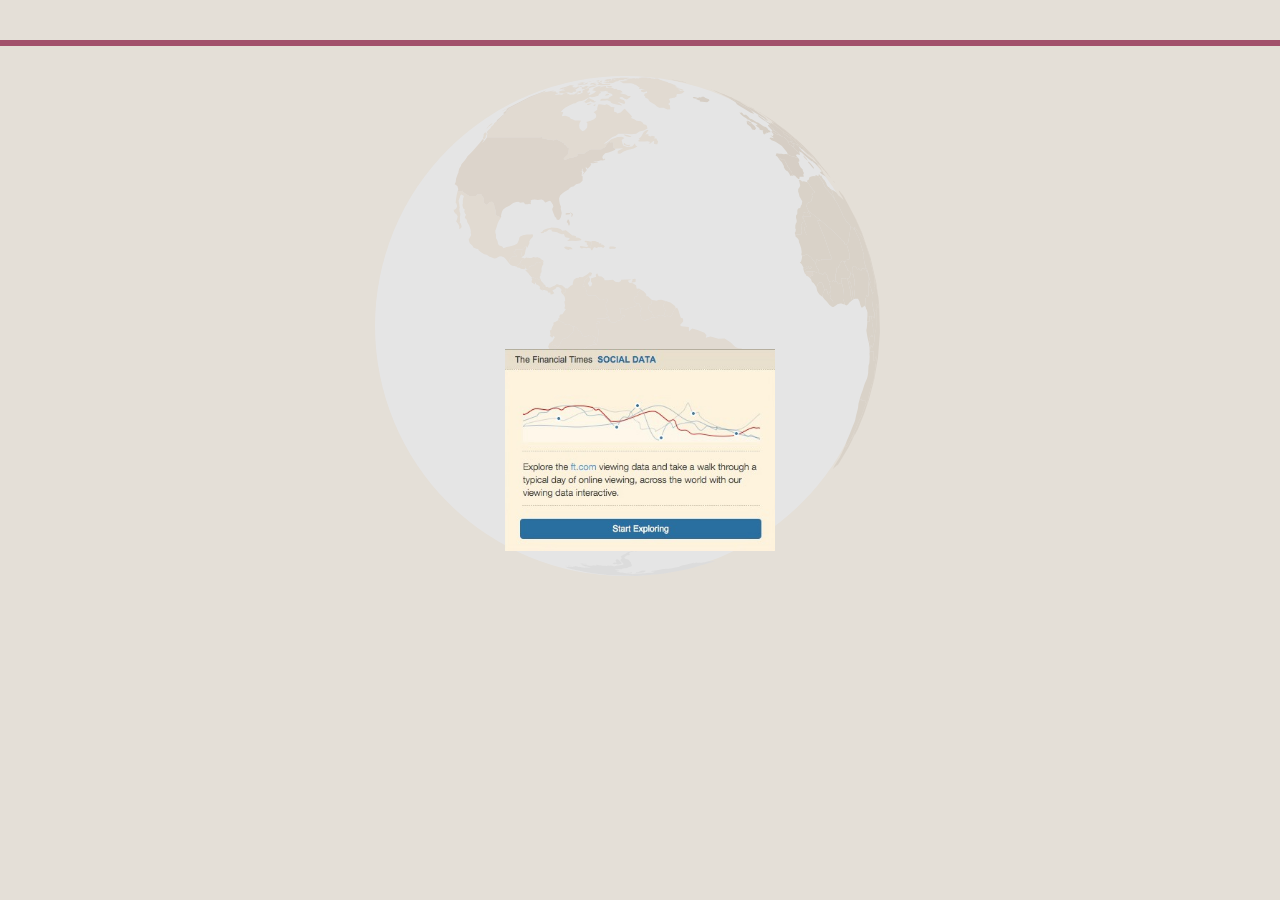
==== commit da194fb4: "Resolved Bugs" ====
--- a/index.html
+++ b/index.html
@@ -2,36 +2,27 @@
 <html>
   <head>
     <title>FinancialTimes</title>
-
     <meta http-equiv="Content-Type" content="text/html; charset=UTF-8">
 
     <!--    Required Stylesheet     -->
-
+    <link rel="stylesheet" type="text/css" href="assets/bootstrap/css/bootstrap.css"/>
+    <link rel="stylesheet" type="text/css" href="assets/bootstrap/css/bootstrap-responsive.css"/>
+    <link rel="stylesheet" type="text/css" href="assets/css/template.css"/>
     <link rel="stylesheet" type="text/css" href="assets/css/jquery_ui.css"/>
-    <!-- <link rel="stylesheet" type="text/css" href="assets/css/template.css"/> -->
-    <link href="assets/css/screen.css" media="screen, projection" rel="stylesheet" type="text/css" />
-    <link href="assets/css/print.css" media="print" rel="stylesheet" type="text/css" />
-    <!--[if IE]>
-        <link href="assets/css/ie.css" media="screen, projection" rel="stylesheet" type="text/css" />
-    <![endif]-->
-
     <!--    Required Javascript Libraries   -->
-    
     <script type="text/javascript" src="assets/lib/jquery-1.9.1.js"></script>
     <script type="text/javascript" src="assets/lib/jquery_ui.js"></script>
-    <script type="text/javascript" src="assets/lib/jquery.ui.easings.js"></script>
     <script type="text/javascript" src="assets/lib/d3.v3.min.js"></script>
     <script type="text/javascript" src="assets/lib/queue.v1.min.js"></script>
-    <script src="http://d3js.org/d3.geo.projection.v0.min.js" charset="utf-8"></script>
+    <script src="http://d3js.org/d3.geo.projection.v0.min.js"></script>
     <script type="text/javascript" src="assets/lib/topojson.v1.min.js"></script>
     <script type="text/javascript" src="assets/blockUI/jquery.blockUI.js"></script>
 
 
-    <!-- <link rel="stylesheet" type="text/css" media="all" href="assets/audioPlay/css/styles.css"> -->
+    <link rel="stylesheet" type="text/css" media="all" href="assets/audioPlay/css/styles.css">
     <!--<script type="text/javascript" src="assets/audioPlay/js/jquery-1.10.2.min.js"></script>-->
     <script type="text/javascript" src="assets/audioPlay/js/mediaelement-and-player.min.js"></script>
     <link href="assets/src/nv.d3.css" rel="stylesheet" type="text/css">
-
     <!--    <script src="assets/lib/d3.v3.js"></script>-->
     <script src="assets/lib/nv.d3.js"></script>
     <script src="assets/src/models/legend.js"></script>
@@ -43,99 +34,102 @@
     <script src="assets/lib/rickshaw.js"></script>
 
     <script src="assets/lib/d3.geo.js"></script>
-
+    <script>
+      $(function() {
+        $('#audio-player').mediaelementplayer({
+          alwaysShowControls: true,
+          features: ['playpause', 'progress', 'volume'],
+          audioVolume: 'horizontal',
+          audioWidth: 300,
+          audioHeight: 70,
+          iPadUseNativeControls: true,
+          iPhoneUseNativeControls: true,
+          AndroidUseNativeControls: true
+        });
+      });
+    </script>
 
   </head>
   <body>
+         <div id="dialog" title="Basic dialog" style="width: 100%;">
+          <img id="load_img" src="assets/images/pop_edit.jpg" />
+</div>
+                <hr style="margin-top: 0px !important; margin-bottom: 0px !important; background-color: rgb(160, 44, 81) !important; border-style: none !important; height: 6px;width:100% !important;margin: 40px 0 0 0 !important;">
 
-    <div id="container">
+    <div class="container" style="width:100%;">
+      <div class="padding-top-bottom-40">
+        <div class="detail-content">
+          <div class="financial_time_heading">
+            <p>The Financial Times <strong class="text-upper-case">social data</strong></p>
+            
+          </div>
+            <hr />
+          <div>
+            <p class="title">Who's Reading?</p>
+          </div>
 
-      <!--    World Map on Globe Wrapper  -->
-      <!--                    <div><label for="animate">animate:</label> --->
-      <!--<input id="animate" type="checkbox" checked>-->
-
-      <!--<h1 class="location-name"></h1>-->
-      <!-- /div> -->
-
-      <!-- Map Container -->
-      <div id="info_container">
-
-        <h2>The Financial Times <b>social data</b></h2>
-        <div class="ft_dashed_line"></div>
-
-        <div class="content_wrapper">
-          <div class="ft_dashed_line"></div>
-
-          <div class="content">
-            <div class="text">
-              <p class="subtitle">Mobile is an increasingly important channel for the FT, driving almost 60% of subscriber consumption, over 40% of total traffic and a quarter of digital subscriptions.</p>
-            </div>
-            <ul id="continent_labels">
-              <a href="#world" class="label label-info" data-name="world">The World</a>
-              <a href="#uk" class="label" data-name="uk">UK</a>
-              <a href="#europe" class="label" data-name="europe">Europe (w/o UK)</a>
-              <a href="#americas" class="label" data-name="us">The Americas</a>
-              <a href="#cemea" class="label" data-name="cemea">CEMEA</a>
-              <a href="#asiapacific" class="label" data-name="asia">Asia</a>
-              <a href="#mideast" class="label" data-name="africa">Africa & Middle East</a>
-            </ul>
+          <p class="subtitle">Your interactive guide to who's reading what how and where.</p>
+          
+          <p class="continent_p">
+            <span class="label" id="europe">Europe (excluding the UK)</span>
+            <span class="label" id="uk">The UK</span>
+          </p>
+          <p class="continent_p">
+            <span class="label" id="us">The Americas</span>
+            <span class="label" id="africa">Africa & Middle East</span>
+          </p>
+          <p class="continent_p">
+            <span class="label" id="asia">Asia</span>
+            <span class="label label-info" id="world">The World</span>
+          </p>
+          <hr/>
+          <svg id="test1" class="mypiechart"></svg>
+          <div class="row-fluid">
+            <div class="audio-player">
+              <h2>EDITOR'S CHOICE <span class='audio_time'>13.56 min </span></h2>
+              <p class='audio_spec'>Jan 19: US foregin policy under Obama</p>
+              <p class='audio_detail'>129830 Mobile plays</p>
+              <audio id="audio-player" src="assets/audioPlay/media/evidence-song.mp3" type="audio/mp3" controls="controls"></audio>
+            </div><!-- @end .audio-player -->
           </div>
-          <div class="ft_dashed_line"></div>
+          
         </div>
 
-        <svg id="test1" class="data_piechart"></svg>
+        <!--    World Map on Globe Wrapper  -->
+        <!--                    <div><label for="animate">animate:</label> --->
+        <!--<input id="animate" type="checkbox" checked>-->
 
-        <div class="row-fluid">
-          <div class="audio-player">
-            <h2>AUDIO SNIPPET <span class='audio_time'>13.56 min </span></h2>
-            <p class='audio_spec'>Jan 19: US foregin policy under Obama</p>
-            <audio id="audio-player" src="assets/audioPlay/media/evidence-song.mp3" type="audio/mp3" controls="controls"></audio>
-          </div><!-- @end .audio-player -->
+        <!--<h1 class="location-name"></h1>-->
+        <div class="container_Right_map">
+          <div class="world-map-wrapper">
+
+
+          </div>
+
         </div>
-      </div>
+        <div class="container_Right">
+                       <p>
+<!--<label for="amount">Price range:</label>-->
 
-      <!-- Map Container -->
-      <div id="map_container">
-        <div id="d3_map_wrapper">
-          <!-- map to be inserted here -->
-        </div>
-
-        <div id="timeline_wrapper">
-          <p>
-          <!--<label for="amount">Price range:</label>-->
-          <input type="hidden" id="range_start" value="0">
-          <input type="hidden" id="range_end" value="4">
-          </p>
-          <div id="slider">
-              <label id="amount"  style="position:relative;left:0.4%;font-size: 13px;width:100px !important;border:0 solid #FEF1DE; font-weight:bold;margin-left:0.5%;"></label>
-            <div id="slider-range" style="margin-left: 13px;height:6px;"></div>
-          </div>
+<input type="hidden" id="range_start" value="0">
+<input type="hidden" id="range_end" value="60">
+</p>
+<div id="slider" style="">
+    <label id="amount"  style="position:relative;left:0.4%;font-size: 13px;width:100px !important;border:0 solid #FEF1DE; font-weight:bold;margin-left:0.5%;"></label>
+<div id="slider-range" style="margin-left: 13px;height:6px;"></div>
+</div>
           <div id="lineChart" style=""></div> 
         </div>
+        
       </div>
-
-
-        <!-- Loading Overlay -->
-
-      <div id="loading_overlay">
-        <div class="content_wrapper">
-          <h2>The Financial Times <b>social data</b></h2>
-          <div class="ft_dashed_line"></div>
-          <div class="content">
-            <div class="graph_preview"></div>
-            <div class="ft_dashed_line margB"></div>
-            <div class="text">
-              <p class="subtitle">Explore the ft.com viewing data and take a walk through a typical day of online viewing, across the world with our viewing data interactive.</p>
-            </div>
-          <div class="ft_dashed_line"></div>
-          <a href="#" class="button blue fullW margV" id="load_img">Start Exploring</a>
-        </div>
-      </div>
-
     </div>
    
-    <!-- // <script type="text/javascript" src="assets/js/index.js"></script> -->
-    <script type="text/javascript" src="assets/js/alt_index.js"></script>
 
+    <!--    Page specific javascript    -->
+    <!--<script src="assets/lib/d3.geo.projection.v0.min.js"></script>-->
+    <script type="text/javascript" src="assets/js/index.js"></script>
+    <script>
+
+    </script>
   </body>
 </html>--- a/assets/css/template.css
+++ b/assets/css/template.css
@@ -11,36 +11,36 @@
     font-family:"Times New Roman", Times, serif;
 }
 .container{
-    /* width: 1100px; */
+   //width: 1100px;
     min-width: 1100px;
-    /* background: #FEF1DE; */
+    // background: #FEF1DE;
     background: #FEF6EB;
-    /* background:#ffffff;*/
+    //background:#ffffff;
     overflow-x:auto; 
     
     position:relative;
     left:-200px;
 }
-#d3_map_wrapper svg
-{
-    width: 500px;
-    height: 500px;
-    margin: 0px auto
+.world-map-wrapper svg
+{
+    // background:#ffffff;
+    //position: relative;
+    //right: 10%;
 }
 svg circle
 {
     background:#ffffff !important;
     fill:#ffffff !important;
 }
-#info_container{
-    /* margin: 100px 0 100px 60px; */
-    /* border-right: 1px solid #e2e2e2; */
+.detail-content{
+    // margin: 100px 0 100px 60px;
+    //  border-right: 1px solid #e2e2e2;
     border-bottom: 1px solid #e2e2e2;
     width: 340px;
-    /* padding-left: 30px; */
+    // padding-left: 30px;
     float:left;
     background: #FEF1DE;
-    /* padding-left: 5px; */
+    //padding-left: 5px;
     
     position: relative;
     left:-350px;
@@ -62,30 +62,30 @@
 {
     background:#e97174 !important;
 }
-#timeline_wrapper{
-    /*width: 765px;*/
-    /*width: 70%;*/
+.container_Right{
+    //width: 765px;
+    width: 70%;
    
-/*    float:left;
-    padding-top:30px; 
+    float:left;
+    padding-top:12px; 
     margin-left: 10px;
     display: none;
     
     overflow: hidden;
-    position:relative;
-    bottom: -150px;
-*/}
-
-#timeline_wrapper_map{
-/*    width: 765px;
-    min-width: 760px !important;
-    overflow-x: scroll;
-    width: 66%;
+   // position:relative;
+   // bottom: -150px;
+}
+
+.container_Right_map{
+    //width: 765px;
+     min-width: 760px !important;
+    // overflow-x: scroll;
+    //width: 66%;
     float:left;
     padding-top:30px;
-    position: relative;
-    left: -100px;
-*/}
+    //position: relative;
+   // left: -100px;
+}
 .region
 {
     stroke:1px solid #F3E6D6 !important;
@@ -114,7 +114,7 @@
     width:70px !important;
     margin-top:-2px !important;
 }
-#d3_map_wrapper{
+.world-map-wrapper{
     /*margin-top: 80px;*/
     width: 100%;
     height:520px;
@@ -126,7 +126,8 @@
 
 #lineChart{
     width: 100%;
-    padding-left: 10px;
+    padding-left: 7px;
+    padding-right: 7px;
     position: relative;
     left: 0%;
   
@@ -163,14 +164,14 @@
     color: #386890;
     font-size: 12px;
 }
-.data_piechart{
+.mypiechart{
     display: block;
     margin-top: -30px;
 }
 p.title{
     font-size: 26px; 
 }
-li.label{
+span.label{
    // padding: 10px 18px;
    padding:20px 20px 10px 10px;
     //margin-right: 5px;
@@ -194,11 +195,11 @@
   
 
 }
-li.label-info
+span.label-info
 {
     opacity: 1 !important;
 }
-li.label:hover{
+span.label:hover{
     cursor: pointer;
 }
 p
@@ -234,7 +235,7 @@
     margin-left: 40px;
 }
 
-.continent_labels{
+.continent_p{
     padding-left:10px;
 }
 
@@ -305,7 +306,7 @@
     width: 750px;
     padding-left:10px;
     pointer-events: all;
-    padding-bottom: 20px;
+  //  padding-bottom: 20px;
 }
 circle {
     fill: #dbe4f0;
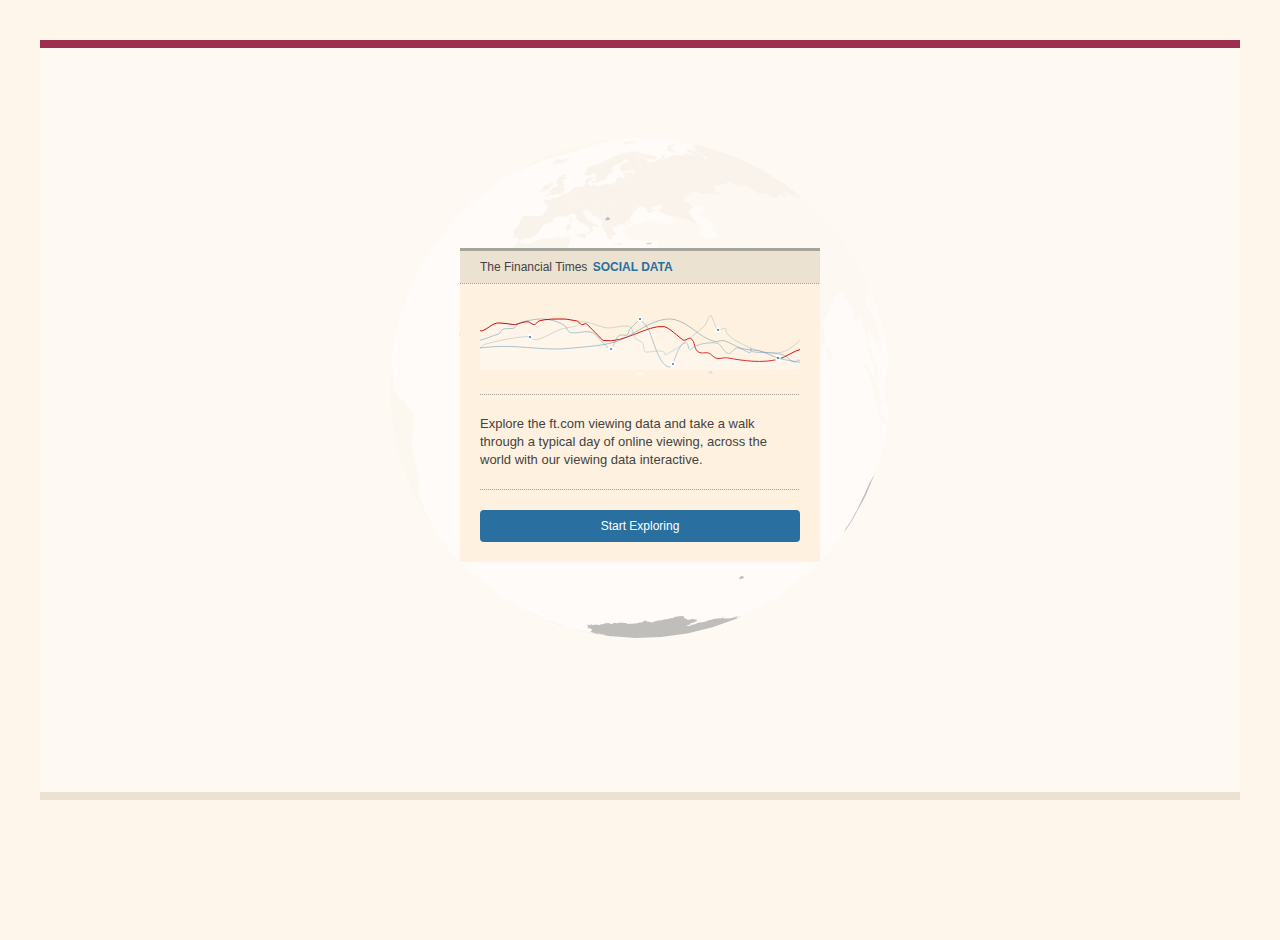
==== commit a7ff295d: "new changes" ====
--- a/index.html
+++ b/index.html
@@ -2,27 +2,36 @@
 <html>
   <head>
     <title>FinancialTimes</title>
+
     <meta http-equiv="Content-Type" content="text/html; charset=UTF-8">
 
     <!--    Required Stylesheet     -->
-    <link rel="stylesheet" type="text/css" href="assets/bootstrap/css/bootstrap.css"/>
-    <link rel="stylesheet" type="text/css" href="assets/bootstrap/css/bootstrap-responsive.css"/>
-    <link rel="stylesheet" type="text/css" href="assets/css/template.css"/>
+
     <link rel="stylesheet" type="text/css" href="assets/css/jquery_ui.css"/>
+    <!-- <link rel="stylesheet" type="text/css" href="assets/css/template.css"/> -->
+    <link href="assets/css/screen.css" media="screen, projection" rel="stylesheet" type="text/css" />
+    <link href="assets/css/print.css" media="print" rel="stylesheet" type="text/css" />
+    <!--[if IE]>
+        <link href="assets/css/ie.css" media="screen, projection" rel="stylesheet" type="text/css" />
+    <![endif]-->
+
     <!--    Required Javascript Libraries   -->
+    
     <script type="text/javascript" src="assets/lib/jquery-1.9.1.js"></script>
     <script type="text/javascript" src="assets/lib/jquery_ui.js"></script>
+    <script type="text/javascript" src="assets/lib/jquery.ui.easings.js"></script>
     <script type="text/javascript" src="assets/lib/d3.v3.min.js"></script>
     <script type="text/javascript" src="assets/lib/queue.v1.min.js"></script>
-    <script src="http://d3js.org/d3.geo.projection.v0.min.js"></script>
+    <script src="http://d3js.org/d3.geo.projection.v0.min.js" charset="utf-8"></script>
     <script type="text/javascript" src="assets/lib/topojson.v1.min.js"></script>
     <script type="text/javascript" src="assets/blockUI/jquery.blockUI.js"></script>
 
 
-    <link rel="stylesheet" type="text/css" media="all" href="assets/audioPlay/css/styles.css">
+    <!-- <link rel="stylesheet" type="text/css" media="all" href="assets/audioPlay/css/styles.css"> -->
     <!--<script type="text/javascript" src="assets/audioPlay/js/jquery-1.10.2.min.js"></script>-->
     <script type="text/javascript" src="assets/audioPlay/js/mediaelement-and-player.min.js"></script>
     <link href="assets/src/nv.d3.css" rel="stylesheet" type="text/css">
+
     <!--    <script src="assets/lib/d3.v3.js"></script>-->
     <script src="assets/lib/nv.d3.js"></script>
     <script src="assets/src/models/legend.js"></script>
@@ -34,102 +43,101 @@
     <script src="assets/lib/rickshaw.js"></script>
 
     <script src="assets/lib/d3.geo.js"></script>
-    <script>
-      $(function() {
-        $('#audio-player').mediaelementplayer({
-          alwaysShowControls: true,
-          features: ['playpause', 'progress', 'volume'],
-          audioVolume: 'horizontal',
-          audioWidth: 300,
-          audioHeight: 70,
-          iPadUseNativeControls: true,
-          iPhoneUseNativeControls: true,
-          AndroidUseNativeControls: true
-        });
-      });
-    </script>
+
 
   </head>
   <body>
-         <div id="dialog" title="Basic dialog" style="width: 100%;">
-          <img id="load_img" src="assets/images/pop_edit.jpg" />
-</div>
-                <hr style="margin-top: 0px !important; margin-bottom: 0px !important; background-color: rgb(160, 44, 81) !important; border-style: none !important; height: 6px;width:100% !important;margin: 40px 0 0 0 !important;">
 
-    <div class="container" style="width:100%;">
-      <div class="padding-top-bottom-40">
-        <div class="detail-content">
-          <div class="financial_time_heading">
-            <p>The Financial Times <strong class="text-upper-case">social data</strong></p>
-            
+    <div id="container">
+
+      <!--    World Map on Globe Wrapper  -->
+      <!--                    <div><label for="animate">animate:</label> --->
+      <!--<input id="animate" type="checkbox" checked>-->
+
+      <!--<h1 class="location-name"></h1>-->
+      <!-- /div> -->
+
+      <!-- Map Container -->
+      <div id="info_container">
+
+        <h2>The Financial Times <b>social data</b></h2>
+        <div class="ft_dashed_line"></div>
+
+        <div class="content_wrapper">
+          <div class="ft_dashed_line"></div>
+
+          <div class="content">
+            <div class="text">
+              <p class="subtitle">Mobile is an increasingly important channel for the FT, driving almost 60% of subscriber consumption, over 40% of total traffic and a quarter of digital subscriptions.</p>
+            </div>
+            <ul id="continent_labels">
+              <a href="#world" class="label label-info" data-name="world">The World</a>
+              <a href="#uk" class="label" data-name="uk">UK</a>
+              <a href="#europe" class="label" data-name="europe">Europe (w/o UK)</a>
+              <a href="#americas" class="label" data-name="us">The Americas</a>
+              <a href="#cemea" class="label" data-name="cemea">CEMEA</a>
+              <a href="#asiapacific" class="label" data-name="asia">Asia</a>
+              <a href="#mideast" class="label" data-name="africa">Africa & Middle East</a>
+            </ul>
           </div>
-            <hr />
-          <div>
-            <p class="title">Who's Reading?</p>
-          </div>
-
-          <p class="subtitle">Your interactive guide to who's reading what how and where.</p>
-          
-          <p class="continent_p">
-            <span class="label" id="europe">Europe (excluding the UK)</span>
-            <span class="label" id="uk">The UK</span>
-          </p>
-          <p class="continent_p">
-            <span class="label" id="us">The Americas</span>
-            <span class="label" id="africa">Africa & Middle East</span>
-          </p>
-          <p class="continent_p">
-            <span class="label" id="asia">Asia</span>
-            <span class="label label-info" id="world">The World</span>
-          </p>
-          <hr/>
-          <svg id="test1" class="mypiechart"></svg>
-          <div class="row-fluid">
-            <div class="audio-player">
-              <h2>EDITOR'S CHOICE <span class='audio_time'>13.56 min </span></h2>
-              <p class='audio_spec'>Jan 19: US foregin policy under Obama</p>
-              <p class='audio_detail'>129830 Mobile plays</p>
-              <audio id="audio-player" src="assets/audioPlay/media/evidence-song.mp3" type="audio/mp3" controls="controls"></audio>
-            </div><!-- @end .audio-player -->
-          </div>
-          
+          <div class="ft_dashed_line"></div>
         </div>
 
-        <!--    World Map on Globe Wrapper  -->
-        <!--                    <div><label for="animate">animate:</label> --->
-        <!--<input id="animate" type="checkbox" checked>-->
+        <svg id="test1" class="data_piechart"></svg>
 
-        <!--<h1 class="location-name"></h1>-->
-        <div class="container_Right_map">
-          <div class="world-map-wrapper">
+        <div class="row-fluid">
+          <div class="audio-player">
+            <h2>AUDIO SNIPPET <span class='audio_time'>13.56 min </span></h2>
+            <p class='audio_spec'>Jan 19: US foregin policy under Obama</p>
+            <audio id="audio-player" src="assets/audioPlay/media/evidence-song.mp3" type="audio/mp3" controls="controls"></audio>
+          </div><!-- @end .audio-player -->
+        </div>
+      </div>
+
+      <!-- Map Container -->
+      <div id="map_container">
+        <div id="d3_map_wrapper">
+          <!-- map to be inserted here -->
+        </div>
+
+        <div id="timeline_wrapper">
+          <p>
+          <!--<label for="amount">Price range:</label>-->
+          <input type="hidden" id="range_start" value="0">
+          <input type="hidden" id="range_end" value="4">
+          </p>
+          <div id="slider">
+              <div id="label_wrap" style="position:relative;left:0.4%;width:100px !important;">
+              <label id="amount"  style="font-size: 13px;border:0 solid #FEF1DE; font-weight:bold;margin-left:0.5%;"></label>
+          </div>
+              <div id="slider-range" style="margin-left: 13px;height:6px;"></div>
+              </div>
+          <div id="lineChart" style=""></div> 
+        </div>
+      </div>
 
 
-          </div>
+        <!-- Loading Overlay -->
 
+      <div id="loading_overlay">
+        <div class="content_wrapper">
+          <h2>The Financial Times <b>social data</b></h2>
+          <div class="ft_dashed_line"></div>
+          <div class="content">
+            <div class="graph_preview"></div>
+            <div class="ft_dashed_line margB"></div>
+            <div class="text">
+              <p class="subtitle">Explore the ft.com viewing data and take a walk through a typical day of online viewing, across the world with our viewing data interactive.</p>
+            </div>
+          <div class="ft_dashed_line"></div>
+          <a href="#" class="button blue fullW margV" id="load_img">Start Exploring</a>
         </div>
-        <div class="container_Right">
-                       <p>
-<!--<label for="amount">Price range:</label>-->
+      </div>
 
-<input type="hidden" id="range_start" value="0">
-<input type="hidden" id="range_end" value="60">
-</p>
-<div id="slider" style="">
-    <label id="amount"  style="position:relative;left:0.4%;font-size: 13px;width:100px !important;border:0 solid #FEF1DE; font-weight:bold;margin-left:0.5%;"></label>
-<div id="slider-range" style="margin-left: 13px;height:6px;"></div>
-</div>
-          <div id="lineChart" style=""></div> 
-        </div>
-        
-      </div>
     </div>
    
+    <!-- // <script type="text/javascript" src="assets/js/index.js"></script> -->
+    <script type="text/javascript" src="assets/js/alt_index.js"></script>
 
-    <!--    Page specific javascript    -->
-    <!--<script src="assets/lib/d3.geo.projection.v0.min.js"></script>-->
-    <script type="text/javascript" src="assets/js/index.js"></script>
-    <script>
-
-    </script>
   </body>
 </html>--- a/assets/css/screen.css
+++ b/assets/css/screen.css
@@ -0,0 +1,333 @@
+/* line 17, ../../../../.rvm/gems/ruby-2.0.0-p247@global/gems/compass-0.12.3/frameworks/compass/stylesheets/compass/reset/_utilities.scss */
+html, body, div, span, applet, object, iframe,
+h1, h2, h3, h4, h5, h6, p, blockquote, pre,
+a, abbr, acronym, address, big, cite, code,
+del, dfn, em, img, ins, kbd, q, s, samp,
+small, strike, strong, sub, sup, tt, var,
+b, u, i, center,
+dl, dt, dd, ol, ul, li,
+fieldset, form, label, legend,
+table, caption, tbody, tfoot, thead, tr, th, td,
+article, aside, canvas, details, embed,
+figure, figcaption, footer, header, hgroup,
+menu, nav, output, ruby, section, summary,
+time, mark, audio, video {
+  margin: 0;
+  padding: 0;
+  border: 0;
+  font: inherit;
+  font-size: 100%;
+  vertical-align: baseline;
+}
+
+/* line 22, ../../../../.rvm/gems/ruby-2.0.0-p247@global/gems/compass-0.12.3/frameworks/compass/stylesheets/compass/reset/_utilities.scss */
+html {
+  line-height: 1;
+}
+
+/* line 24, ../../../../.rvm/gems/ruby-2.0.0-p247@global/gems/compass-0.12.3/frameworks/compass/stylesheets/compass/reset/_utilities.scss */
+ol, ul {
+  list-style: none;
+}
+
+/* line 26, ../../../../.rvm/gems/ruby-2.0.0-p247@global/gems/compass-0.12.3/frameworks/compass/stylesheets/compass/reset/_utilities.scss */
+table {
+  border-collapse: collapse;
+  border-spacing: 0;
+}
+
+/* line 28, ../../../../.rvm/gems/ruby-2.0.0-p247@global/gems/compass-0.12.3/frameworks/compass/stylesheets/compass/reset/_utilities.scss */
+caption, th, td {
+  text-align: left;
+  font-weight: normal;
+  vertical-align: middle;
+}
+
+/* line 30, ../../../../.rvm/gems/ruby-2.0.0-p247@global/gems/compass-0.12.3/frameworks/compass/stylesheets/compass/reset/_utilities.scss */
+q, blockquote {
+  quotes: none;
+}
+/* line 103, ../../../../.rvm/gems/ruby-2.0.0-p247@global/gems/compass-0.12.3/frameworks/compass/stylesheets/compass/reset/_utilities.scss */
+q:before, q:after, blockquote:before, blockquote:after {
+  content: "";
+  content: none;
+}
+
+/* line 32, ../../../../.rvm/gems/ruby-2.0.0-p247@global/gems/compass-0.12.3/frameworks/compass/stylesheets/compass/reset/_utilities.scss */
+a img {
+  border: none;
+}
+
+/* line 116, ../../../../.rvm/gems/ruby-2.0.0-p247@global/gems/compass-0.12.3/frameworks/compass/stylesheets/compass/reset/_utilities.scss */
+article, aside, details, figcaption, figure, footer, header, hgroup, menu, nav, section, summary {
+  display: block;
+}
+
+/* line 32, ../../sass/screen.sass */
+html, body {
+  width: 100%;
+  height: 100%;
+  background: #fef6eb;
+  font-family: BentonSans, Arial, sans-serif;
+}
+
+/* line 38, ../../sass/screen.sass */
+a, a:visited, a:hover, a:active {
+  text-decoration: none;
+  color: none;
+  padding: none;
+  cursor: pointer;
+}
+
+/* line 44, ../../sass/screen.sass */
+h1, h2, h3, h4, h5, p {
+  color: #434343;
+}
+
+/* line 47, ../../sass/screen.sass */
+p {
+  font-size: 13px;
+  color: #434343;
+  line-height: 18px;
+  letter-spacing: 0px;
+}
+
+/* line 53, ../../sass/screen.sass */
+.button, ul#continent_labels a {
+  -webkit-box-sizing: border-box;
+  -moz-box-sizing: border-box;
+  box-sizing: border-box;
+  -webkit-border-radius: 4px;
+  -moz-border-radius: 4px;
+  -ms-border-radius: 4px;
+  -o-border-radius: 4px;
+  border-radius: 4px;
+  padding: 10px 16px;
+  font-size: 12px;
+  margin-right: 10px;
+  margin-bottom: 10px;
+  text-align: center;
+  float: left;
+  cursor: pointer;
+}
+
+/* line 64, ../../sass/screen.sass */
+.blue {
+  background: #296fa0;
+  color: white;
+}
+
+/* line 72, ../../sass/screen.sass */
+.fullW {
+  width: 100%;
+}
+
+/* line 75, ../../sass/screen.sass */
+.margT {
+  margin-top: 20px;
+}
+
+/* line 77, ../../sass/screen.sass */
+.margB {
+  margin-bottom: 20px;
+}
+
+/* line 79, ../../sass/screen.sass */
+.margV {
+  margin-top: 20px;
+  margin-bottom: 20px;
+}
+
+/* line 88, ../../sass/screen.sass */
+.continent_undefined {
+  background: #ece2d2 !important;
+}
+
+/* line 91, ../../sass/screen.sass */
+.color_2 {
+  background: #e9decf !important;
+}
+
+/* line 98, ../../sass/screen.sass */
+.text {
+  margin: 0px auto 20px;
+}
+
+/* line 100, ../../sass/screen.sass */
+h2 {
+  border-top: #a7a59b 3px solid;
+  background: #ece2d2;
+  padding: 10px 20px;
+  font-size: 12px;
+  color: #434343;
+}
+/* line 106, ../../sass/screen.sass */
+h2 b {
+  font-weight: bold;
+  text-transform: uppercase;
+  color: #296fa0;
+  margin-left: 2px;
+  margin-right: 2px;
+}
+
+/* line 112, ../../sass/screen.sass */
+h3 {
+  font-family: Georgia, "Times New Roman", serif;
+  font-size: 20px;
+  margin-bottom: 10px;
+}
+
+/* line 117, ../../sass/screen.sass */
+.content_wrapper {
+  *zoom: 1;
+  background: #fef1df;
+  margin: 26px 20px;
+}
+/* line 38, ../../../../.rvm/gems/ruby-2.0.0-p247@global/gems/compass-0.12.3/frameworks/compass/stylesheets/compass/utilities/general/_clearfix.scss */
+.content_wrapper:after {
+  content: "";
+  display: table;
+  clear: both;
+}
+/* line 121, ../../sass/screen.sass */
+.content_wrapper .content {
+  padding: 20px 0px;
+}
+
+/* line 124, ../../sass/screen.sass */
+#container {
+  *zoom: 1;
+  -webkit-box-sizing: border-box;
+  -moz-box-sizing: border-box;
+  box-sizing: border-box;
+  overflow: hidden;
+  height: 760px;
+  margin: 40px;
+  position: relative;
+  border-top: 8px solid #9e2e50;
+  border-bottom: 8px solid #ece2d2;
+}
+/* line 38, ../../../../.rvm/gems/ruby-2.0.0-p247@global/gems/compass-0.12.3/frameworks/compass/stylesheets/compass/utilities/general/_clearfix.scss */
+#container:after {
+  content: "";
+  display: table;
+  clear: both;
+}
+/* line 134, ../../sass/screen.sass */
+#container #loading_overlay {
+  width: 100%;
+  height: 100%;
+  position: absolute;
+  z-index: 10;
+  top: 0px;
+  left: 0px;
+  background: rgba(255, 255, 255, 0.4);
+}
+/* line 143, ../../sass/screen.sass */
+#container #loading_overlay .graph_preview {
+  margin: 10px auto 20px;
+  height: 60px;
+  background: url("../images/ui/loading_img.svg");
+}
+/* line 148, ../../sass/screen.sass */
+#container #loading_overlay .content_wrapper {
+  width: 360px;
+  margin: 200px auto;
+}
+/* line 151, ../../sass/screen.sass */
+#container #loading_overlay .content_wrapper .content {
+  padding-left: 20px;
+  padding-right: 20px;
+}
+/* line 155, ../../sass/screen.sass */
+#container #map_container {
+  overflow: hidden;
+  height: 100%;
+  text-align: center;
+}
+/* line 161, ../../sass/screen.sass */
+#container #map_container svg {
+  margin: 0px auto;
+}
+/* line 164, ../../sass/screen.sass */
+#container #map_container #d3_map_wrapper {
+  opacity: 0.4;
+  height: 500px;
+  padding: 30px 0px;
+  margin: 60px auto 200px;
+}
+/* line 170, ../../sass/screen.sass */
+#container #map_container #timeline_wrapper {
+  height: 160px;
+}
+#slider
+{
+    width: 85% !important;
+}
+/* line 172, ../../sass/screen.sass */
+#container #map_container #timeline_wrapper #slider {
+  margin-bottom: 20px;
+}
+/* line 174, ../../sass/screen.sass */
+#container #map_container #timeline_wrapper svg {
+  position: relative;
+  bottom: 0px;
+}
+/* line 178, ../../sass/screen.sass */
+#container #info_container {
+  display: none;
+  position: relative;
+  left: -360px;
+  margin-right: -360px;
+  width: 360px;
+  height: 100%;
+  background: #fef1df;
+  float: left;
+  border-right: 1px solid #ece2d2;
+}
+
+/* line 190, ../../sass/screen.sass */
+ul#continent_labels {
+  *zoom: 1;
+  position: relative;
+}
+/* line 38, ../../../../.rvm/gems/ruby-2.0.0-p247@global/gems/compass-0.12.3/frameworks/compass/stylesheets/compass/utilities/general/_clearfix.scss */
+ul#continent_labels:after {
+  content: "";
+  display: table;
+  clear: both;
+}
+/* line 193, ../../sass/screen.sass */
+ul#continent_labels a {
+  color: white;
+  float: left;
+}
+
+/* line 200, ../../sass/screen.sass */
+.label {
+  background: #ece2d2;
+}
+
+/* line 203, ../../sass/screen.sass */
+.label-info, ul#continent_labels a:hover {
+  background: #296fa0;
+}
+
+/* line 206, ../../sass/screen.sass */
+.data_piechart {
+  width: 300px;
+  height: 300px;
+  margin: 0px auto;
+}
+
+/* line 211, ../../sass/screen.sass */
+.ft_dashed_line {
+  clear: left;
+  height: 1px;
+  background: url("../images/ui/border-horizontal-dotted.png") bottom left repeat-x;
+}
+
+#slider
+{
+    text-align: left !important;
+}--- a/assets/css/print.css
+++ b/assets/css/print.css
@@ -0,0 +1,3 @@
+/* Welcome to Compass. Use this file to define print styles.
+ * Import this file using the following HTML or equivalent:
+ * <link href="/stylesheets/print.css" media="print" rel="stylesheet" type="text/css" /> */
--- a/assets/css/ie.css
+++ b/assets/css/ie.css
@@ -0,0 +1,5 @@
+/* Welcome to Compass. Use this file to write IE specific override styles.
+ * Import this file using the following HTML or equivalent:
+ * <!--[if IE]>
+ *   <link href="/stylesheets/ie.css" media="screen, projection" rel="stylesheet" type="text/css" />
+ * <![endif]--> */
